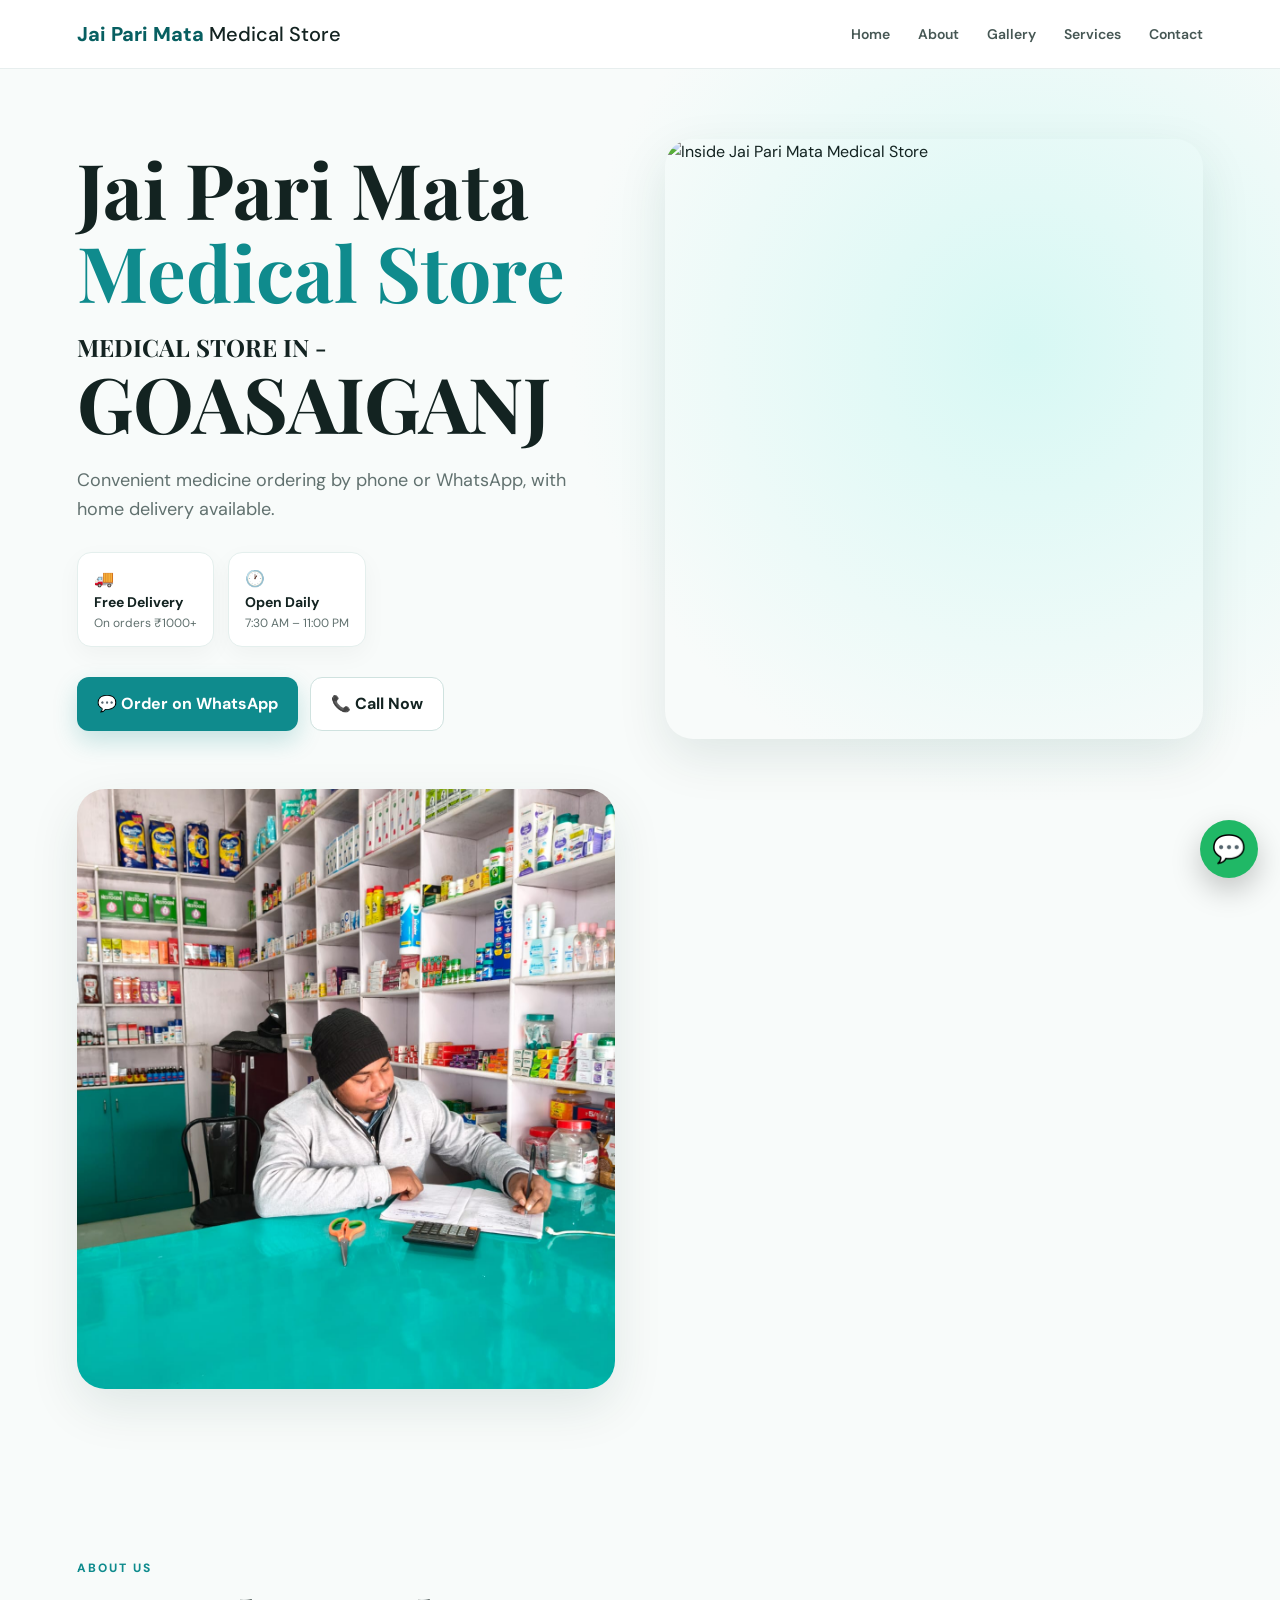
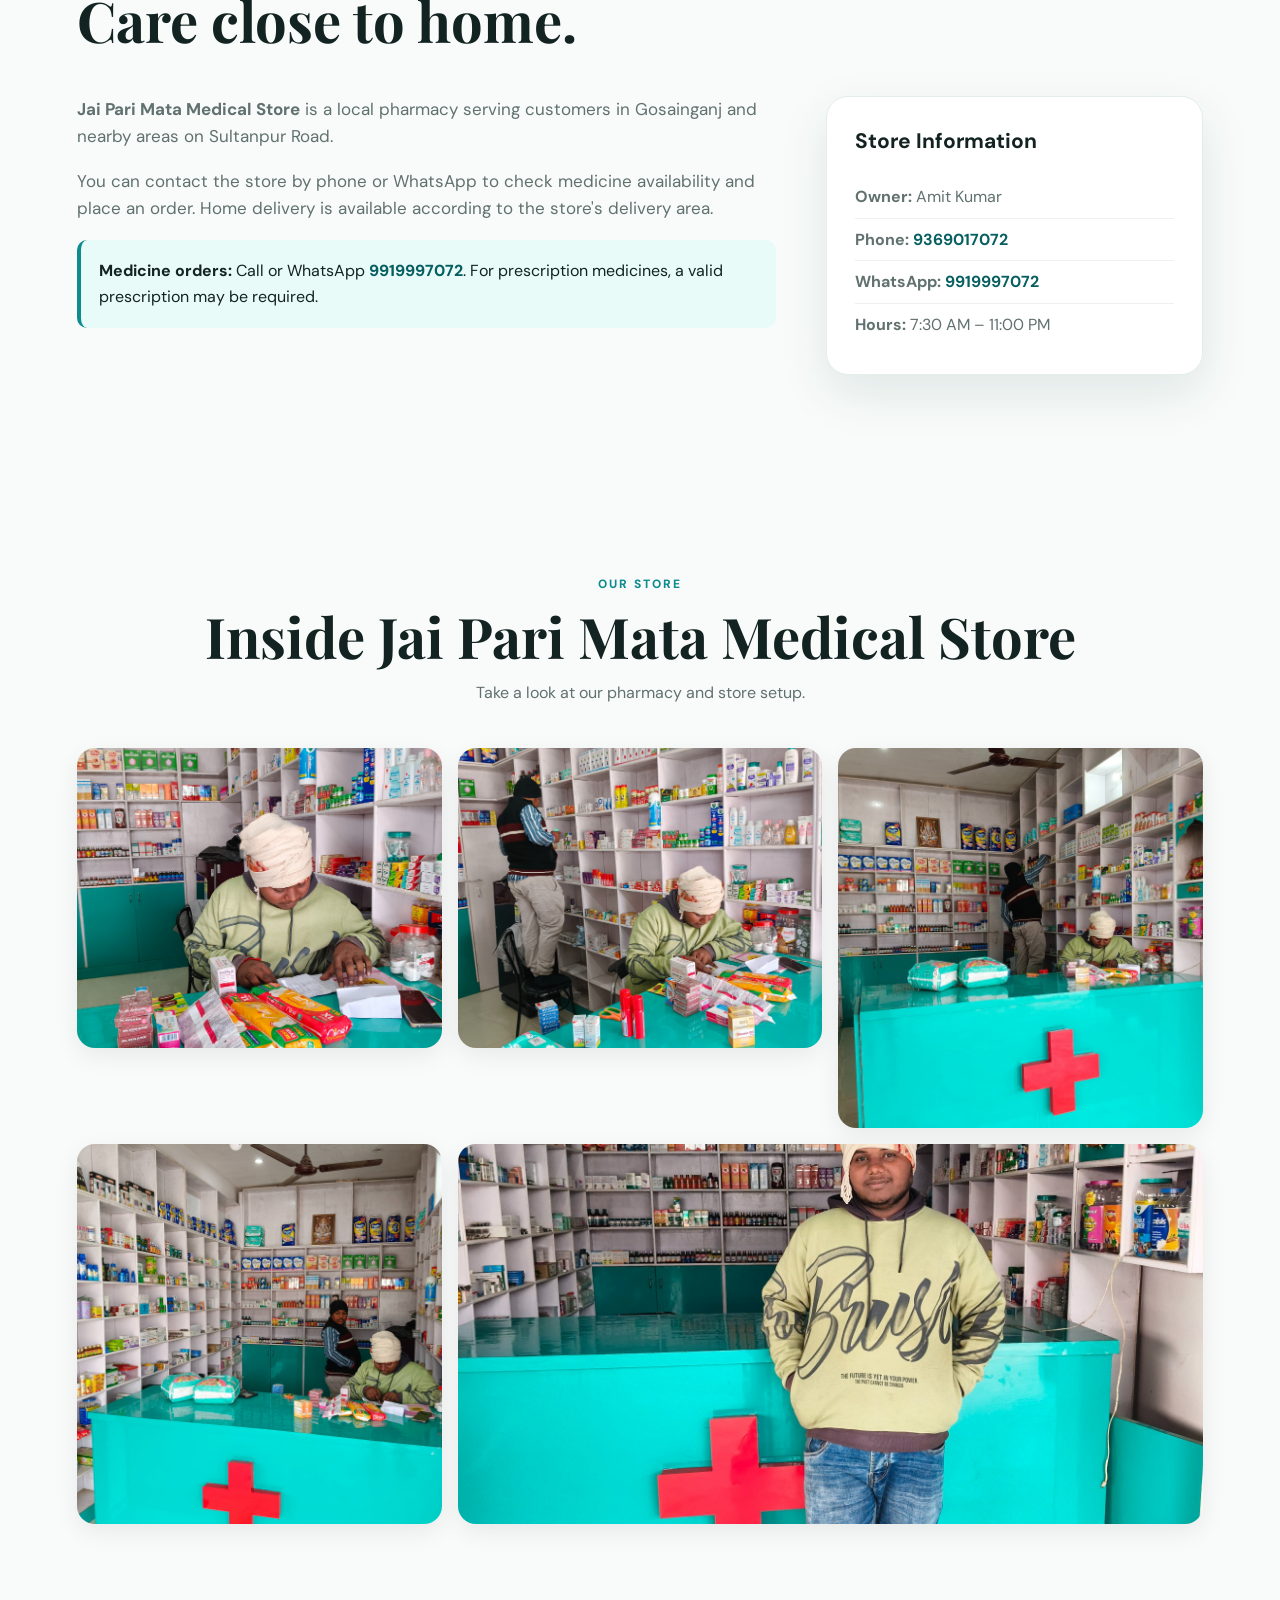
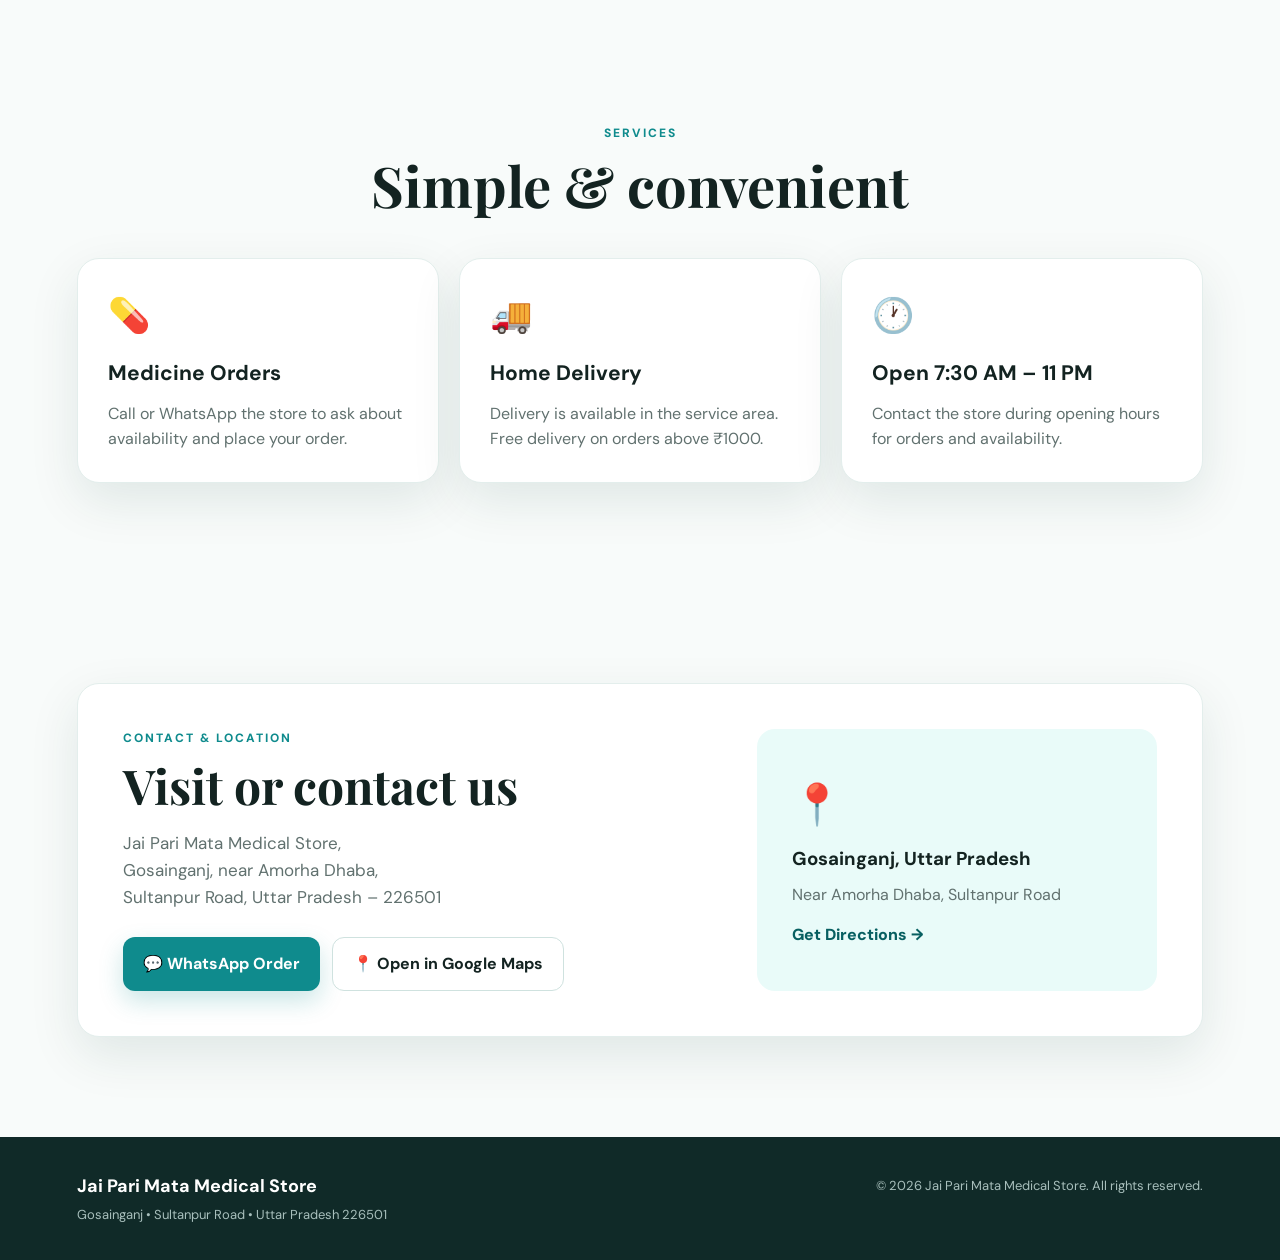
==== index.html @ 0a121966 "Update website" ====
<!DOCTYPE html>
<html lang="en">
<head>
  <meta charset="UTF-8">
  <meta name="viewport" content="width=device-width, initial-scale=1.0">
  <meta name="description" content="Jai Pari Mata Medical Store - Gosainganj, Sultanpur Road. Medicine orders by WhatsApp and phone. Free delivery on orders above ₹1000.">
  <title>Jai Pari Mata Medical Store | Gosainganj</title>
  <link rel="stylesheet" href="style.css">
</head>
<body>

  <header class="navbar">
    <a class="logo" href="#home">Jai Pari Mata <span>Medical Store</span></a>
    <button class="menu-btn" aria-label="Open menu">☰</button>
    <nav>
      <a href="#home">Home</a>
      <a href="#about">About</a>
      <a href="#gallery">Gallery</a>
      <a href="#services">Services</a>
      <a href="#contact">Contact</a>
    </nav>
  </header>

  <main>
    <section id="home" class="hero">
      <div class="hero-content">
  
        <h1>Jai Pari Mata<br><span>Medical Store</span></h1>
         <h2> MEDICAL STORE IN -</h2><span> <h1> GOASAIGANJ </span> </h1>
        <p class="hero-text">
          Convenient medicine ordering by phone or WhatsApp, with home delivery available.
        </p>

        <div class="badges">
          <div>🚚 <strong>Free Delivery</strong><small>On orders ₹1000+</small></div>
          <div>🕐 <strong>Open Daily</strong><small>7:30 AM – 11:00 PM</small></div>
        </div>

        <div class="hero-actions">
          <a class="btn primary" href="https://wa.me/919919997072?text=Hello%20Jai%20Pari%20Mata%20Medical%20Store,%20I%20would%20like%20to%20order%20medicine." target="_blank" rel="noopener">💬 Order on WhatsApp</a>
          <a class="btn secondary" href="tel:+919369017072">📞 Call Now</a>
        </div>
      </div>

      <div class="hero-image">
        <img src="images/store5.jpeg" alt="Inside Jai Pari Mata Medical Store">
      </div>
      <div class="hero-image">
        <img src="images/store6.jpeg" alt="Inside Jai Pari Mata Medical Store">
      </div>
    </section>

    <section id="about" class="section">
      <div class="section-heading">
        <p class="eyebrow">ABOUT US</p>
        <h2>Care close to home.</h2>
      </div>
      <div class="about-grid">
        <div>
          <p>
            <strong>Jai Pari Mata Medical Store</strong> is a local pharmacy serving customers
            in Gosainganj and nearby areas on Sultanpur Road.
          </p>
          <p>
            You can contact the store by phone or WhatsApp to check medicine availability
            and place an order. Home delivery is available according to the store's delivery area.
          </p>
          <div class="notice">
            <strong>Medicine orders:</strong> Call or WhatsApp <a href="tel:+919919997072">9919997072</a>.
            For prescription medicines, a valid prescription may be required.
          </div>
        </div>
        <div class="info-card">
          <h3>Store Information</h3>
          <p><b>Owner:</b> Amit Kumar</p>
          <p><b>Phone:</b> <a href="tel:+919369017072">9369017072</a></p>
          <p><b>WhatsApp:</b> <a href="https://wa.me/919919997072" target="_blank" rel="noopener">9919997072</a></p>
          <p><b>Hours:</b> 7:30 AM – 11:00 PM</p>
        </div>
      </div>
    </section>

    <section id="gallery" class="section gallery-section">
      <div class="section-heading center">
        <p class="eyebrow">OUR STORE</p>
        <h2>Inside Jai Pari Mata Medical Store</h2>
        <p>Take a look at our pharmacy and store setup.</p>
      </div>
      <div class="gallery">
        <img src="images/store1.jpg" alt="Medical store shelves and counter" loading="lazy">
        <img src="images/store2.jpg" alt="Medicine shelves inside the store" loading="lazy">
        <img src="images/store3.jpg" alt="Pharmacy counter and shelves" loading="lazy">
        <img src="images/store4.jpg" alt="Wide view of the medical store" loading="lazy">
        <img src="images/store5.jpg" alt="Jai Pari Mata Medical Store interior" loading="lazy">
      </div>
    </section>

    <section id="services" class="section">
      <div class="section-heading center">
        <p class="eyebrow">SERVICES</p>
        <h2>Simple & convenient</h2>
      </div>
      <div class="cards">
        <article class="card">
          <div class="icon">💊</div>
          <h3>Medicine Orders</h3>
          <p>Call or WhatsApp the store to ask about availability and place your order.</p>
        </article>
        <article class="card">
          <div class="icon">🚚</div>
          <h3>Home Delivery</h3>
          <p>Delivery is available in the service area. Free delivery on orders above ₹1000.</p>
        </article>
        <article class="card">
          <div class="icon">🕐</div>
          <h3>Open 7:30 AM – 11 PM</h3>
          <p>Contact the store during opening hours for orders and availability.</p>
        </article>
      </div>
    </section>

    <section id="contact" class="section contact-section">
      <div class="contact-card">
        <div>
          <p class="eyebrow">CONTACT & LOCATION</p>
          <h2>Visit or contact us</h2>
          <p class="address">
            Jai Pari Mata Medical Store,<br>
            Gosainganj, near Amorha Dhaba,<br>
            Sultanpur Road, Uttar Pradesh – 226501
          </p>
          <div class="contact-actions">
            <a class="btn primary" href="https://wa.me/919919997072?text=Hello%20Jai%20Pari%20Mata%20Medical%20Store,%20I%20would%20like%20to%20order%20medicine." target="_blank" rel="noopener">💬 WhatsApp Order</a>
            <a class="btn secondary" href="https://www.google.com/maps/search/?api=1&query=Jai%20Pari%20Mata%20Medical%20Store%2C%20Gosainganj%2C%20Chand%20Saray%2C%20Uttar%20Pradesh%20226501" target="_blank" rel="noopener">📍 Open in Google Maps</a>
          </div>
        </div>
        <div class="map-box">
          <span>📍</span>
          <h3>Gosainganj, Uttar Pradesh</h3>
          <p>Near Amorha Dhaba, Sultanpur Road</p>
          <a href="https://www.google.com/maps/search/?api=1&query=Jai%20Pari%20Mata%20Medical%20Store%2C%20Gosainganj%2C%20Chand%20Saray%2C%20Uttar%20Pradesh%20226501" target="_blank" rel="noopener">Get Directions →</a>
        </div>
      </div>
    </section>
  </main>

  <footer>
    <div>
      <strong>Jai Pari Mata Medical Store</strong>
      <p>Gosainganj • Sultanpur Road • Uttar Pradesh 226501</p>
    </div>
    <p>© <span id="year"></span> Jai Pari Mata Medical Store. All rights reserved.</p>
  </footer>

  <a class="floating-whatsapp" href="https://wa.me/919919997072?text=Hello%20Jai%20Pari%20Mata%20Medical%20Store,%20I%20would%20like%20to%20order%20medicine." target="_blank" rel="noopener" aria-label="Order on WhatsApp">💬</a>

  <script src="script.js"></script>
</body>
</html>
---- style.css ----
@import url('https://fonts.googleapis.com/css2?family=DM+Sans:wght@400;500;600;700&family=Playfair+Display:wght@600;700&display=swap');

:root{
  --teal:#0f8b8d;
  --teal-dark:#075f61;
  --mint:#e9fbf9;
  --cream:#f8fbfa;
  --ink:#132321;
  --muted:#61716f;
  --white:#fff;
  --shadow:0 18px 50px rgba(14,55,52,.10);
}

*{box-sizing:border-box;margin:0;padding:0}
html{scroll-behavior:smooth}
body{font-family:'DM Sans',sans-serif;color:var(--ink);background:var(--cream);line-height:1.6}
a{text-decoration:none;color:inherit}

.navbar{
  position:sticky;top:0;z-index:1000;
  display:flex;align-items:center;justify-content:space-between;
  padding:18px 6%;background:rgba(255,255,255,.94);
  backdrop-filter:blur(12px);border-bottom:1px solid #e7eeee
}
.logo{font-weight:800;font-size:20px;color:var(--teal-dark)}
.logo span{font-weight:500;color:var(--ink)}
nav{display:flex;gap:28px}
nav a{font-weight:600;font-size:14px;color:#465754}
nav a:hover{color:var(--teal)}
.menu-btn{display:none;background:none;border:0;font-size:28px}

.hero{
  min-height:calc(100vh - 72px);display:grid;grid-template-columns:1fr 1fr;
  gap:50px;align-items:center;padding:70px 6%;background:
  radial-gradient(circle at 80% 20%,#d7f8f4 0,transparent 30%),#f8fbfa
}
.eyebrow{letter-spacing:2px;font-size:12px;font-weight:800;color:var(--teal);margin-bottom:12px}
h1,h2{font-family:'Playfair Display',serif;line-height:1.08}
h1{font-size:clamp(48px,6vw,82px);margin-bottom:22px}
h1 span{color:var(--teal)}
.hero-text{max-width:600px;color:var(--muted);font-size:18px;margin-bottom:28px}
.badges{display:flex;gap:14px;flex-wrap:wrap;margin-bottom:30px}
.badges div{background:white;border:1px solid #e4efed;border-radius:14px;padding:13px 16px;box-shadow:0 8px 25px rgba(0,0,0,.04)}
.badges strong,.badges small{display:block}
.badges strong{font-size:14px}.badges small{font-size:12px;color:var(--muted)}
.hero-actions,.contact-actions{display:flex;gap:12px;flex-wrap:wrap}
.btn{display:inline-flex;align-items:center;justify-content:center;padding:13px 20px;border-radius:12px;font-weight:700;transition:.2s}
.btn:hover{transform:translateY(-2px)}
.primary{background:var(--teal);color:white;box-shadow:0 10px 25px rgba(15,139,141,.22)}
.secondary{background:white;border:1px solid #cfe2df;color:var(--ink)}
.hero-image{height:600px;border-radius:28px;overflow:hidden;box-shadow:var(--shadow)}
.hero-image img{width:100%;height:100%;object-fit:cover}

.section{padding:100px 6%;max-width:1280px;margin:auto}
.section-heading h2{font-size:clamp(36px,5vw,56px);margin-bottom:14px}
.section-heading.center{text-align:center}
.section-heading.center p:last-child{color:var(--muted)}
.about-grid{display:grid;grid-template-columns:1.3fr .7fr;gap:50px;align-items:start;margin-top:45px}
.about-grid>div:first-child p{font-size:17px;color:var(--muted);margin-bottom:18px}
.notice{padding:18px;background:var(--mint);border-left:4px solid var(--teal);border-radius:10px}
.notice a{color:var(--teal-dark);font-weight:800}
.info-card,.card,.contact-card{background:white;border:1px solid #e3eeec;box-shadow:var(--shadow);border-radius:22px}
.info-card{padding:28px}
.info-card h3{margin-bottom:18px;font-size:21px}
.info-card p{padding:8px 0;border-bottom:1px solid #edf2f1;color:var(--muted)}
.info-card p:last-child{border:0}
.info-card a{color:var(--teal-dark);font-weight:700}

.gallery-section{max-width:1400px}
.gallery{display:grid;grid-template-columns:repeat(3,1fr);gap:16px;margin-top:42px}
.gallery img{width:100%;height:300px;object-fit:cover;border-radius:18px;box-shadow:0 8px 25px rgba(0,0,0,.07)}
.gallery img:nth-child(3){height:380px}
.gallery img:nth-child(4){height:380px}
.gallery img:nth-child(5){grid-column:span 2;height:380px}

.cards{display:grid;grid-template-columns:repeat(3,1fr);gap:20px;margin-top:42px}
.card{padding:30px}
.icon{font-size:34px;margin-bottom:14px}
.card h3{margin-bottom:10px;font-size:21px}
.card p{color:var(--muted)}

.contact-section{max-width:1400px}
.contact-card{padding:45px;display:grid;grid-template-columns:1.2fr .8fr;gap:35px}
.contact-card h2{font-size:48px;margin-bottom:18px}
.address{color:var(--muted);font-size:17px;margin-bottom:26px}
.map-box{border-radius:18px;background:var(--mint);padding:35px;display:flex;flex-direction:column;justify-content:center;min-height:250px}
.map-box span{font-size:40px}.map-box h3{margin:8px 0}.map-box p{color:var(--muted);margin-bottom:15px}.map-box a{color:var(--teal-dark);font-weight:800}

footer{background:#102a28;color:#dcebea;padding:35px 6%;display:flex;justify-content:space-between;gap:20px;flex-wrap:wrap}
footer strong{color:white;font-size:18px}
footer p{color:#a8bfbc;font-size:13px;margin-top:4px}

.floating-whatsapp{
  position:fixed;right:22px;bottom:22px;width:58px;height:58px;
  display:grid;place-items:center;border-radius:50%;background:#20b866;color:white;
  font-size:27px;box-shadow:0 12px 30px rgba(0,0,0,.22);z-index:999
}

@media(max-width:850px){
  nav{display:none;position:absolute;top:70px;left:0;right:0;background:white;padding:20px 6%;flex-direction:column;gap:15px;border-bottom:1px solid #e5eeee}
  nav.open{display:flex}
  .menu-btn{display:block}
  .hero{grid-template-columns:1fr;padding-top:50px}
  .hero-image{height:420px}
  .about-grid,.contact-card{grid-template-columns:1fr}
  .cards{grid-template-columns:1fr}
  .gallery{grid-template-columns:1fr 1fr}
  .gallery img,.gallery img:nth-child(3),.gallery img:nth-child(4),.gallery img:nth-child(5){height:260px;grid-column:auto}
  .contact-card{padding:28px}
}

@media(max-width:520px){
  .navbar{padding:16px 5%}
  .hero,.section{padding-left:5%;padding-right:5%}
  h1{font-size:48px}
  .hero-text{font-size:16px}
  .hero-image{height:330px}
  .gallery{grid-template-columns:1fr}
  .gallery img,.gallery img:nth-child(3),.gallery img:nth-child(4),.gallery img:nth-child(5){height:260px}
  .btn{width:100%}
}
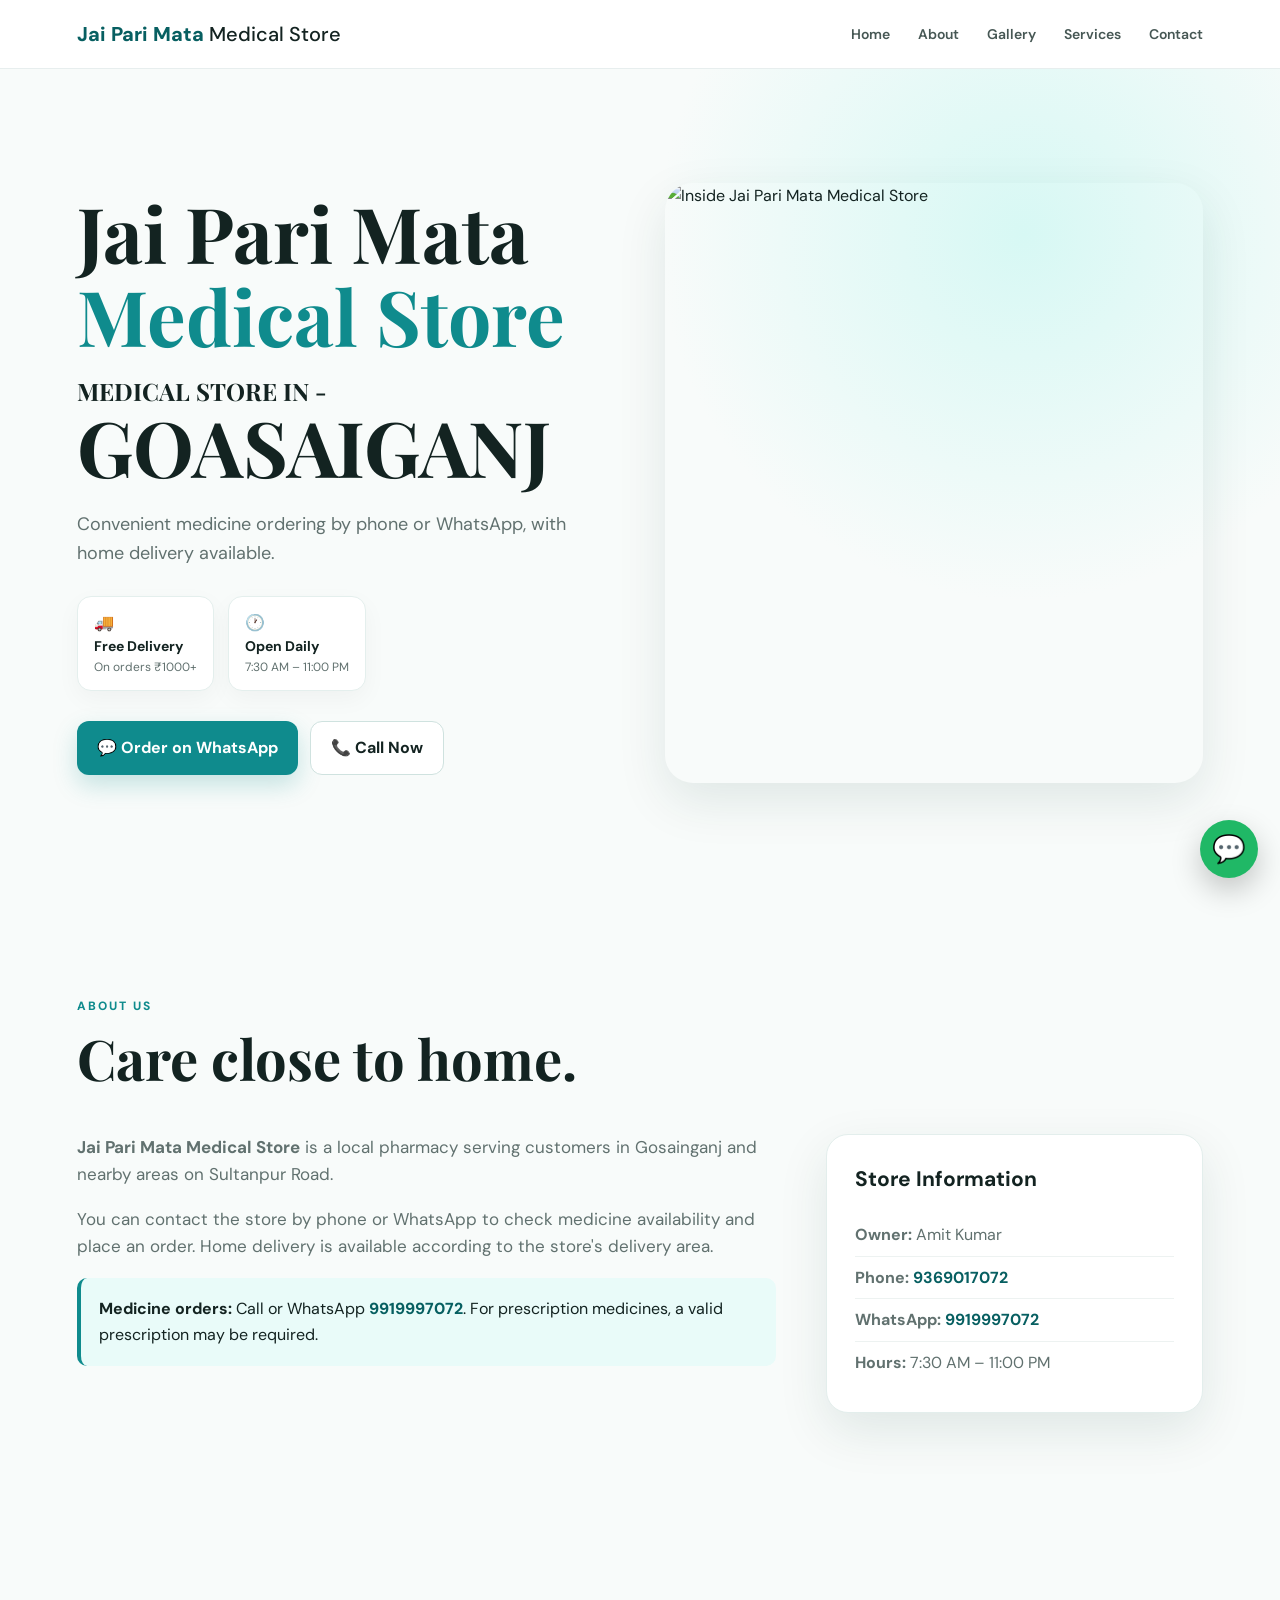
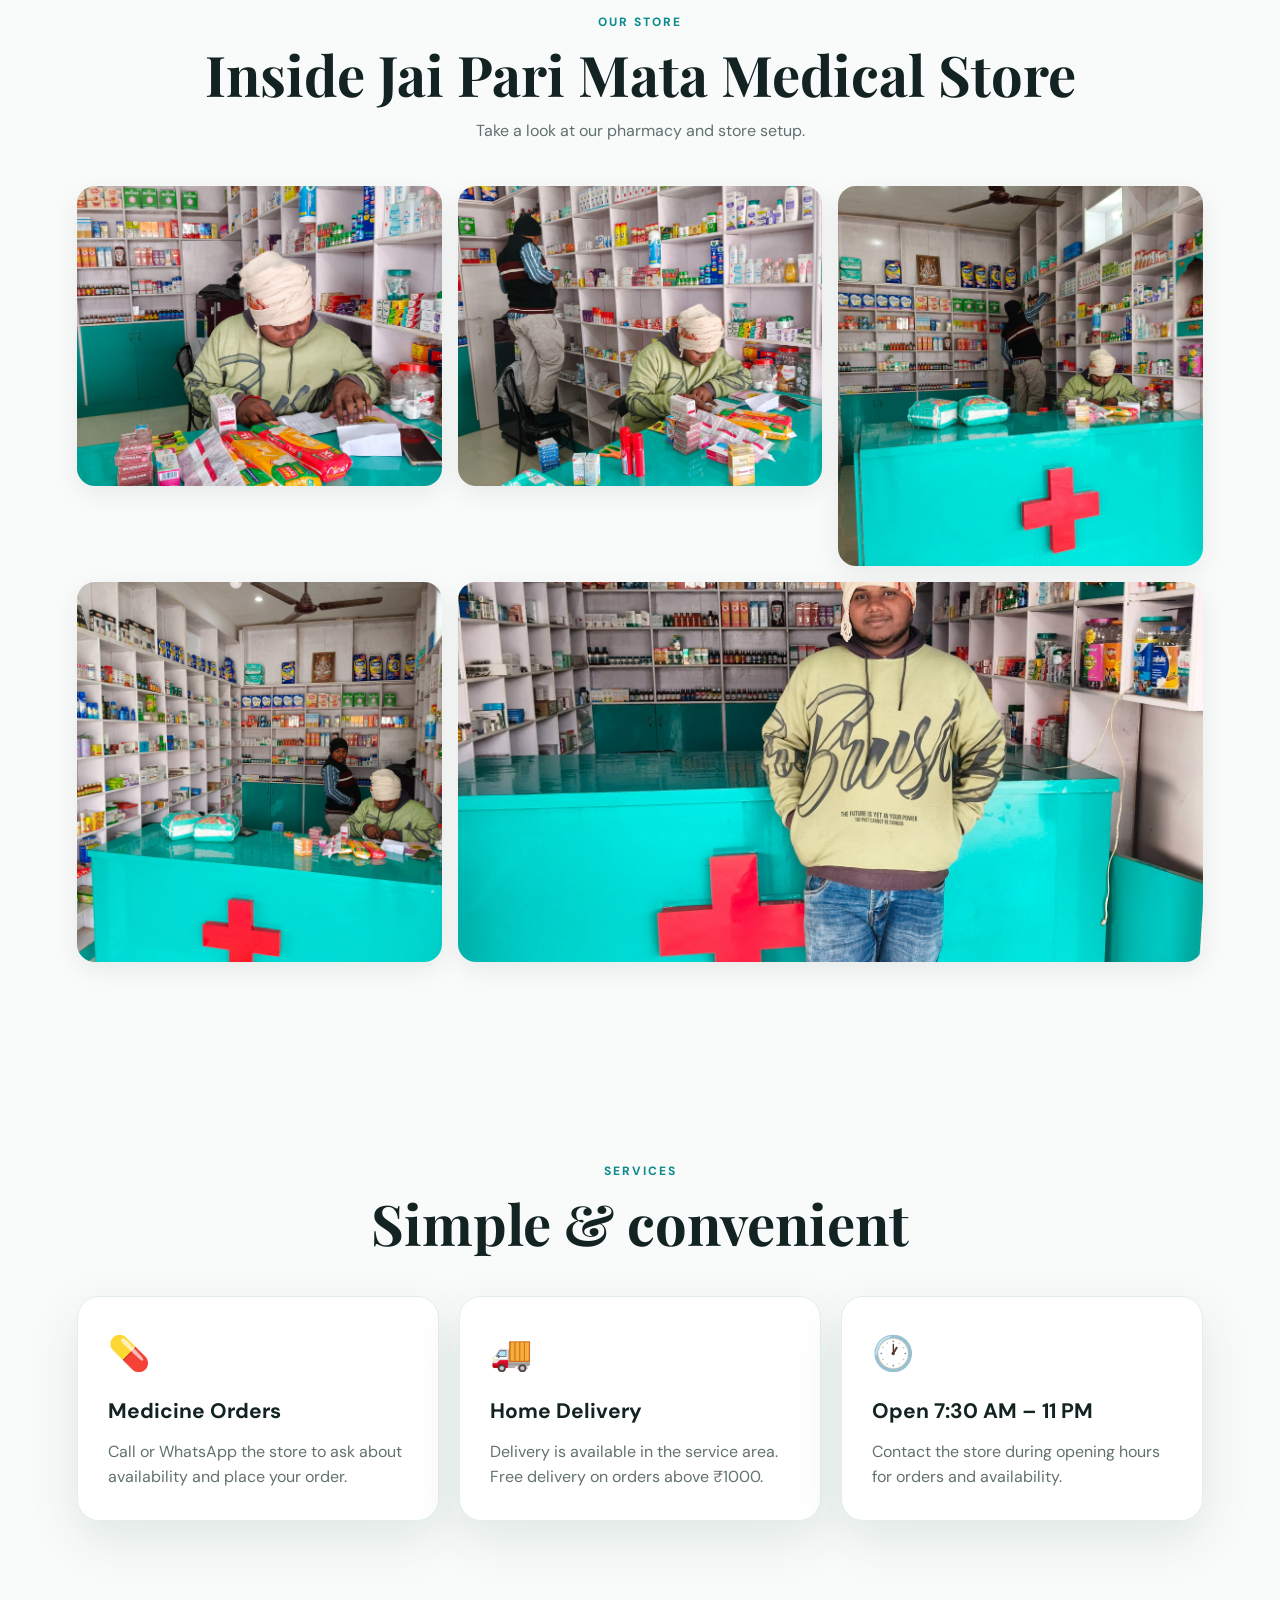
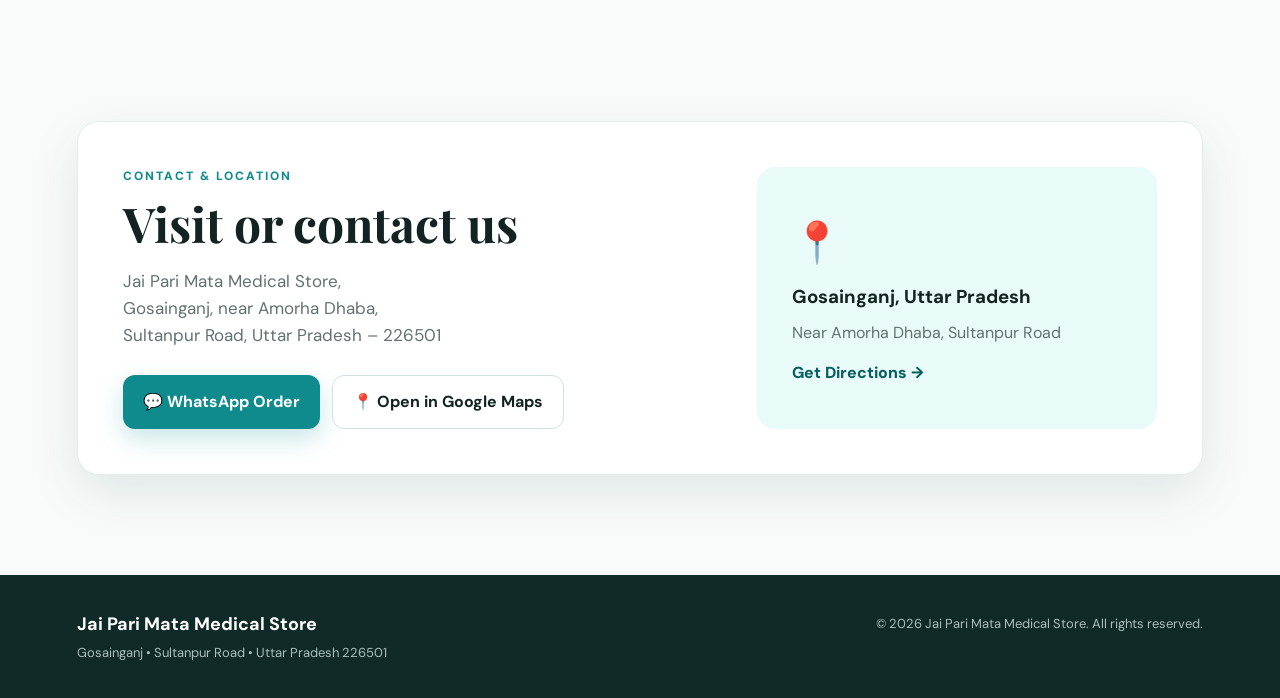
==== commit 038e01e7: "Upadte website" ====
--- a/index.html
+++ b/index.html
@@ -45,9 +45,9 @@
       <div class="hero-image">
         <img src="images/store5.jpeg" alt="Inside Jai Pari Mata Medical Store">
       </div>
-      <div class="hero-image">
+      <!-- <div class="hero-image">
         <img src="images/store6.jpeg" alt="Inside Jai Pari Mata Medical Store">
-      </div>
+      </div> -->
     </section>
 
     <section id="about" class="section">
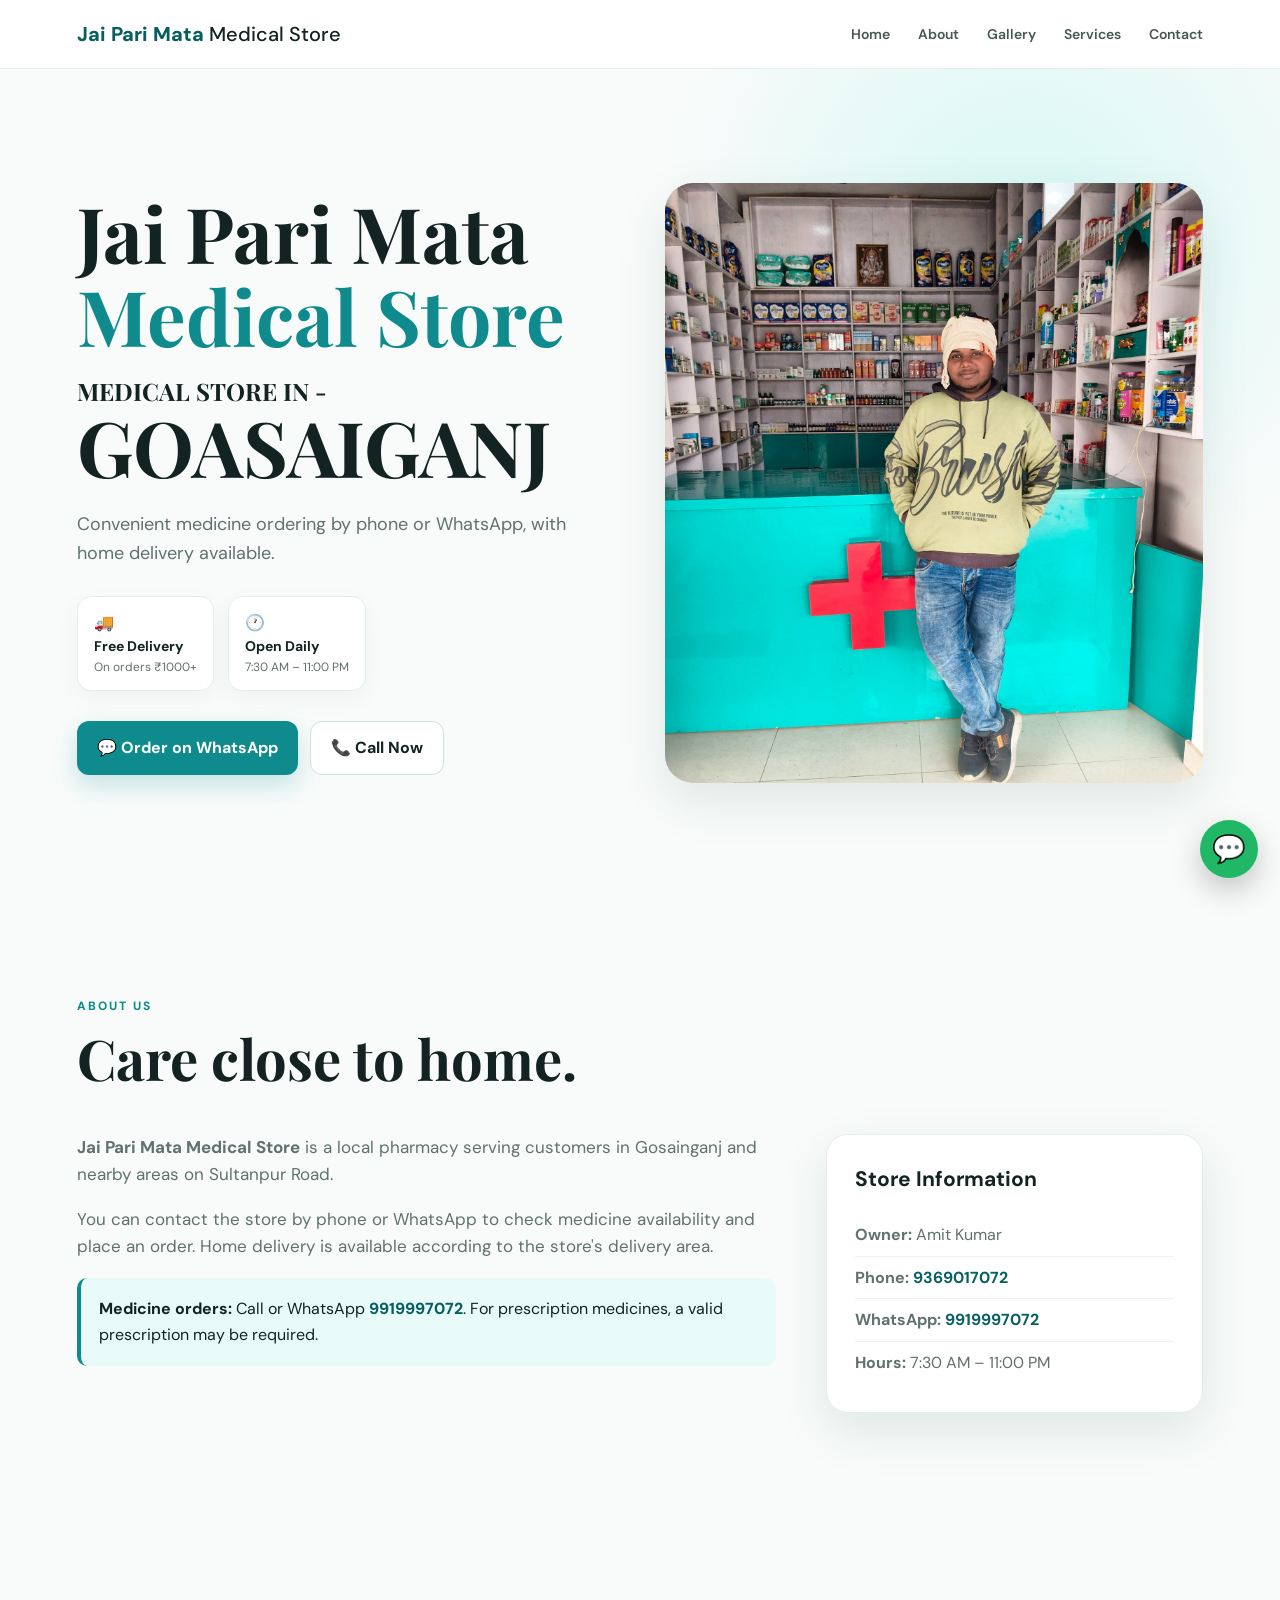
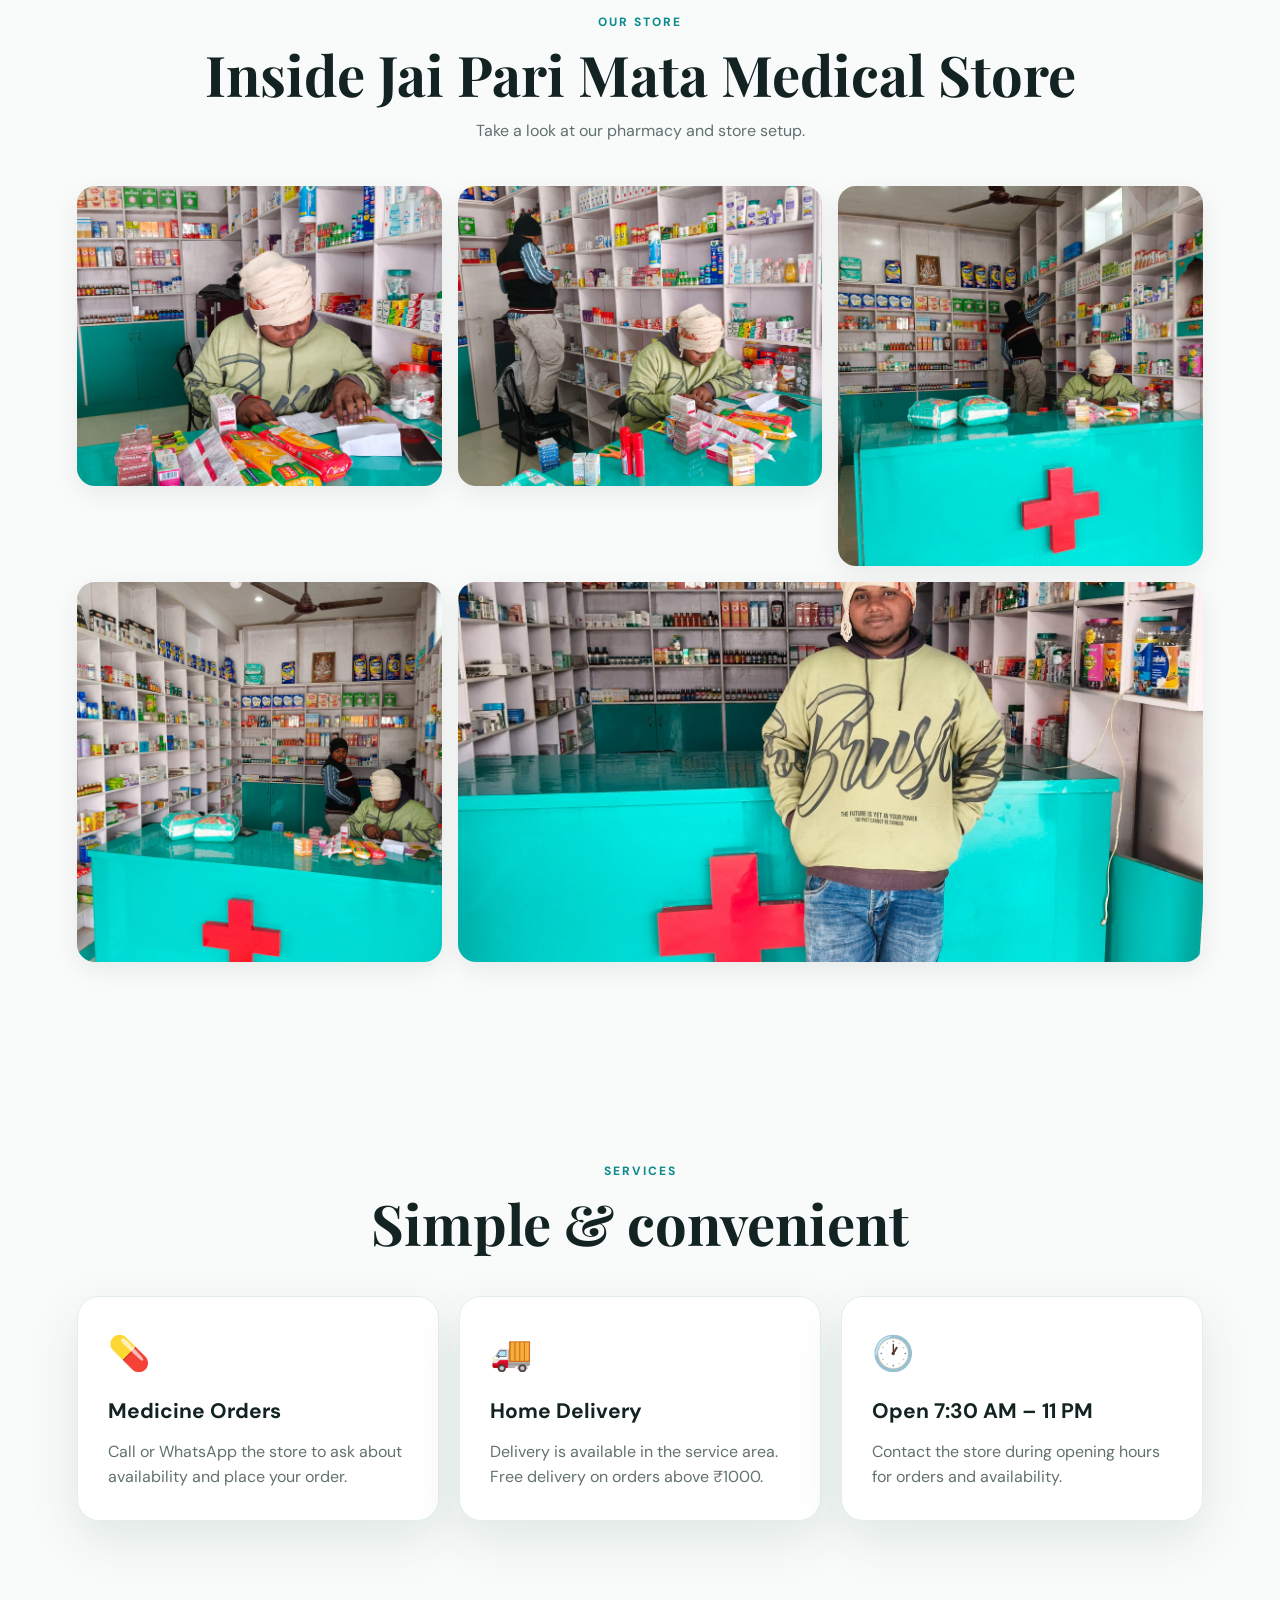
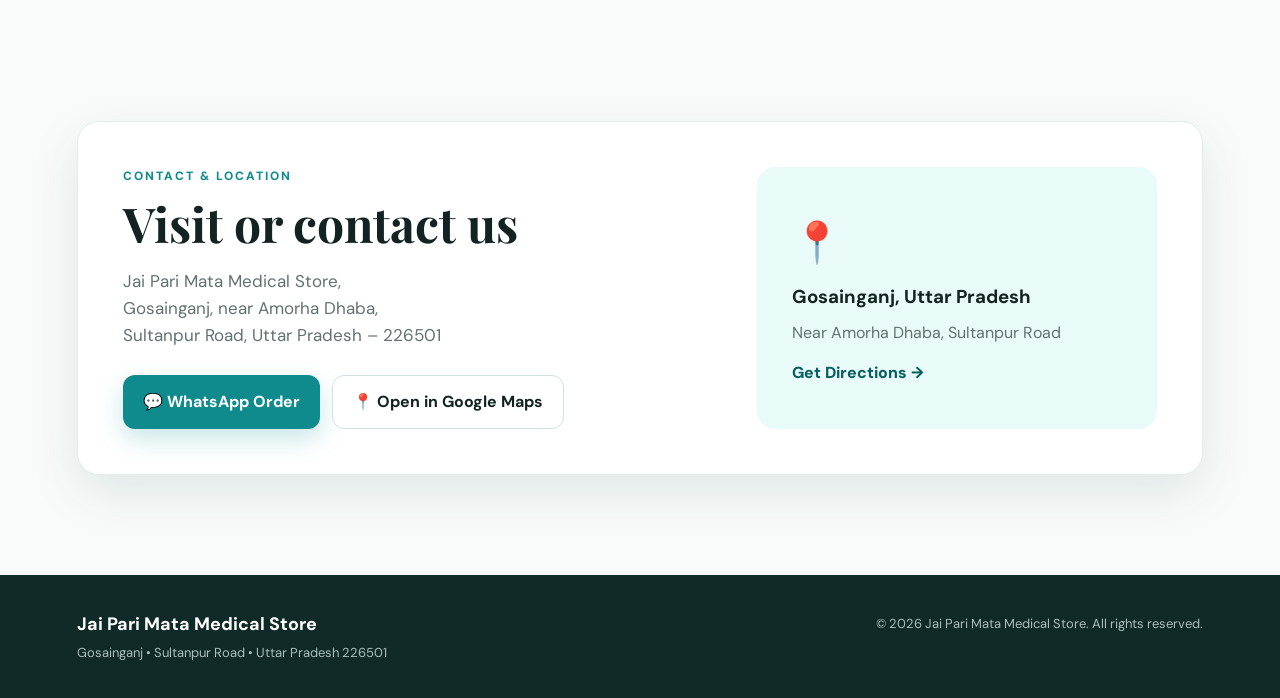
==== commit 09a33d22: "Upadte website" ====
--- a/index.html
+++ b/index.html
@@ -43,11 +43,8 @@
       </div>
 
       <div class="hero-image">
-        <img src="images/store5.jpeg" alt="Inside Jai Pari Mata Medical Store">
+        <img src="images/store5.jpg" alt="Inside Jai Pari Mata Medical Store">
       </div>
-      <!-- <div class="hero-image">
-        <img src="images/store6.jpeg" alt="Inside Jai Pari Mata Medical Store">
-      </div> -->
     </section>
 
     <section id="about" class="section">
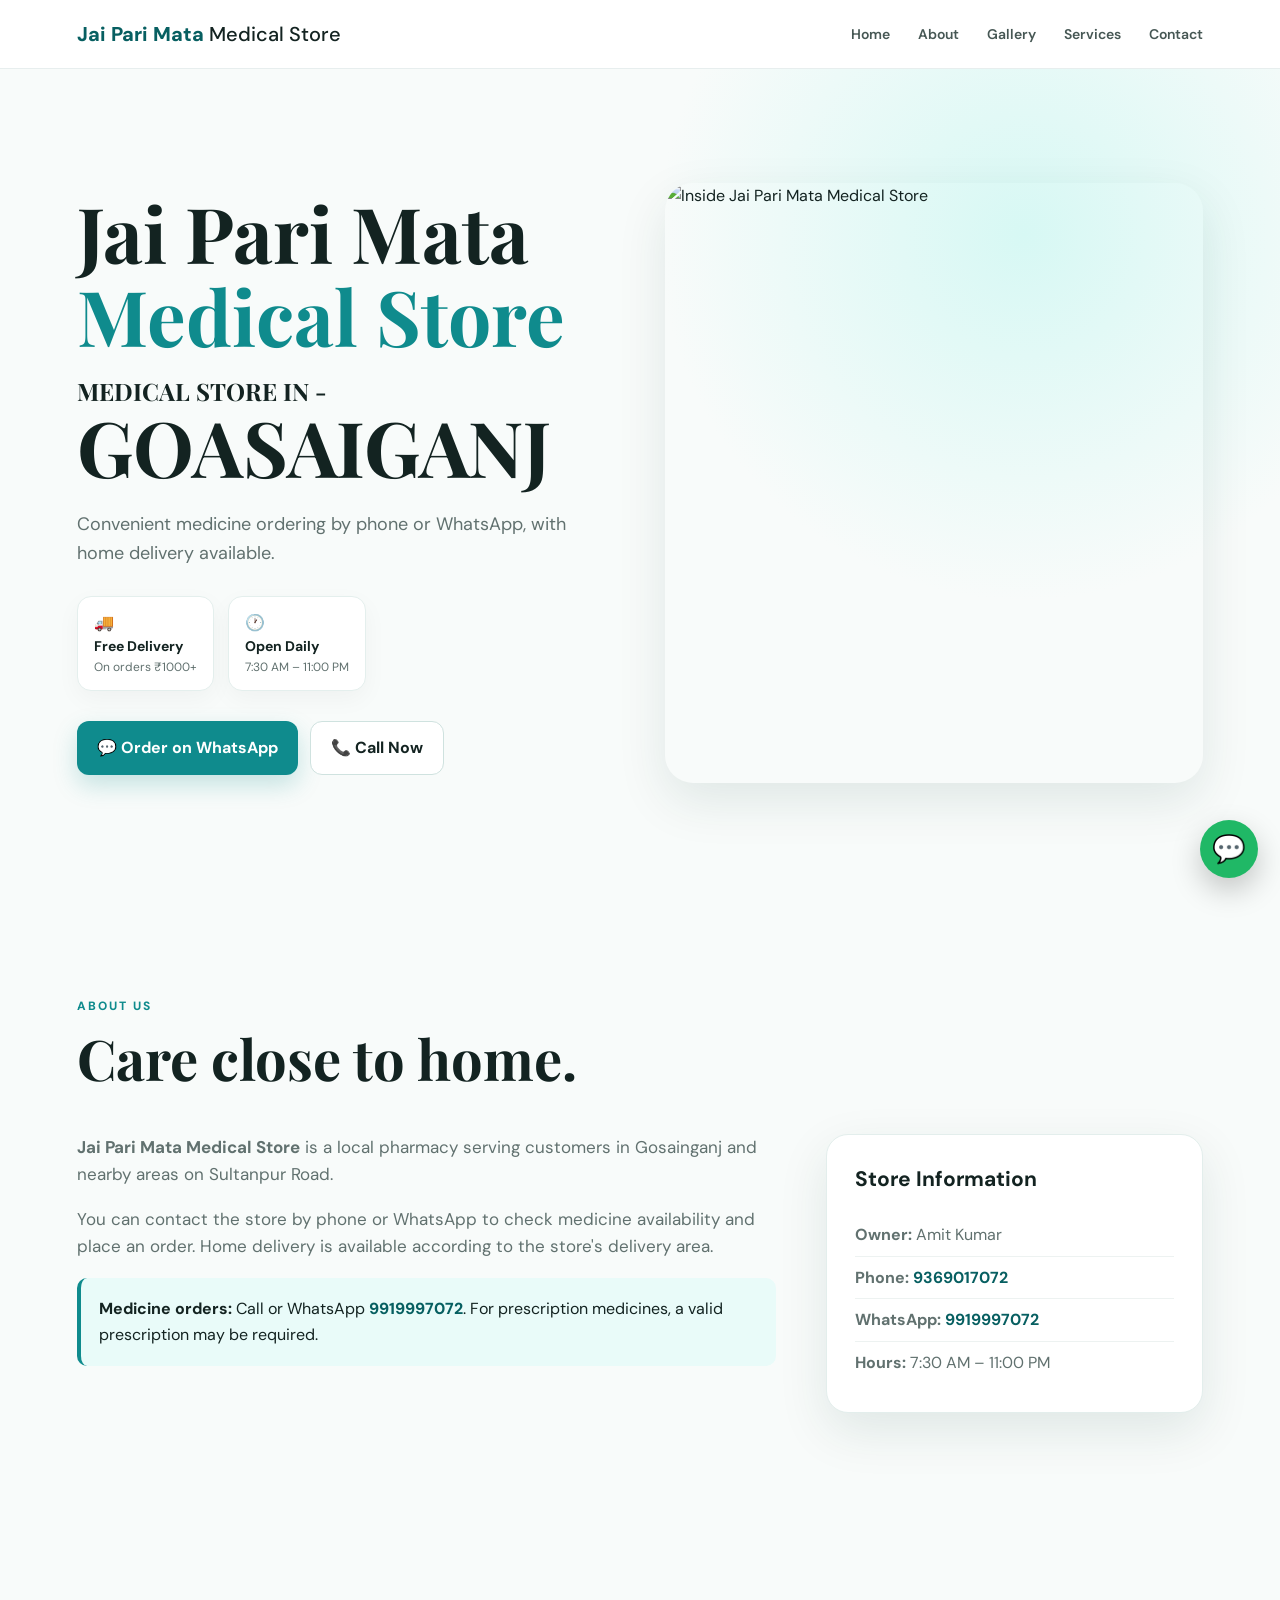
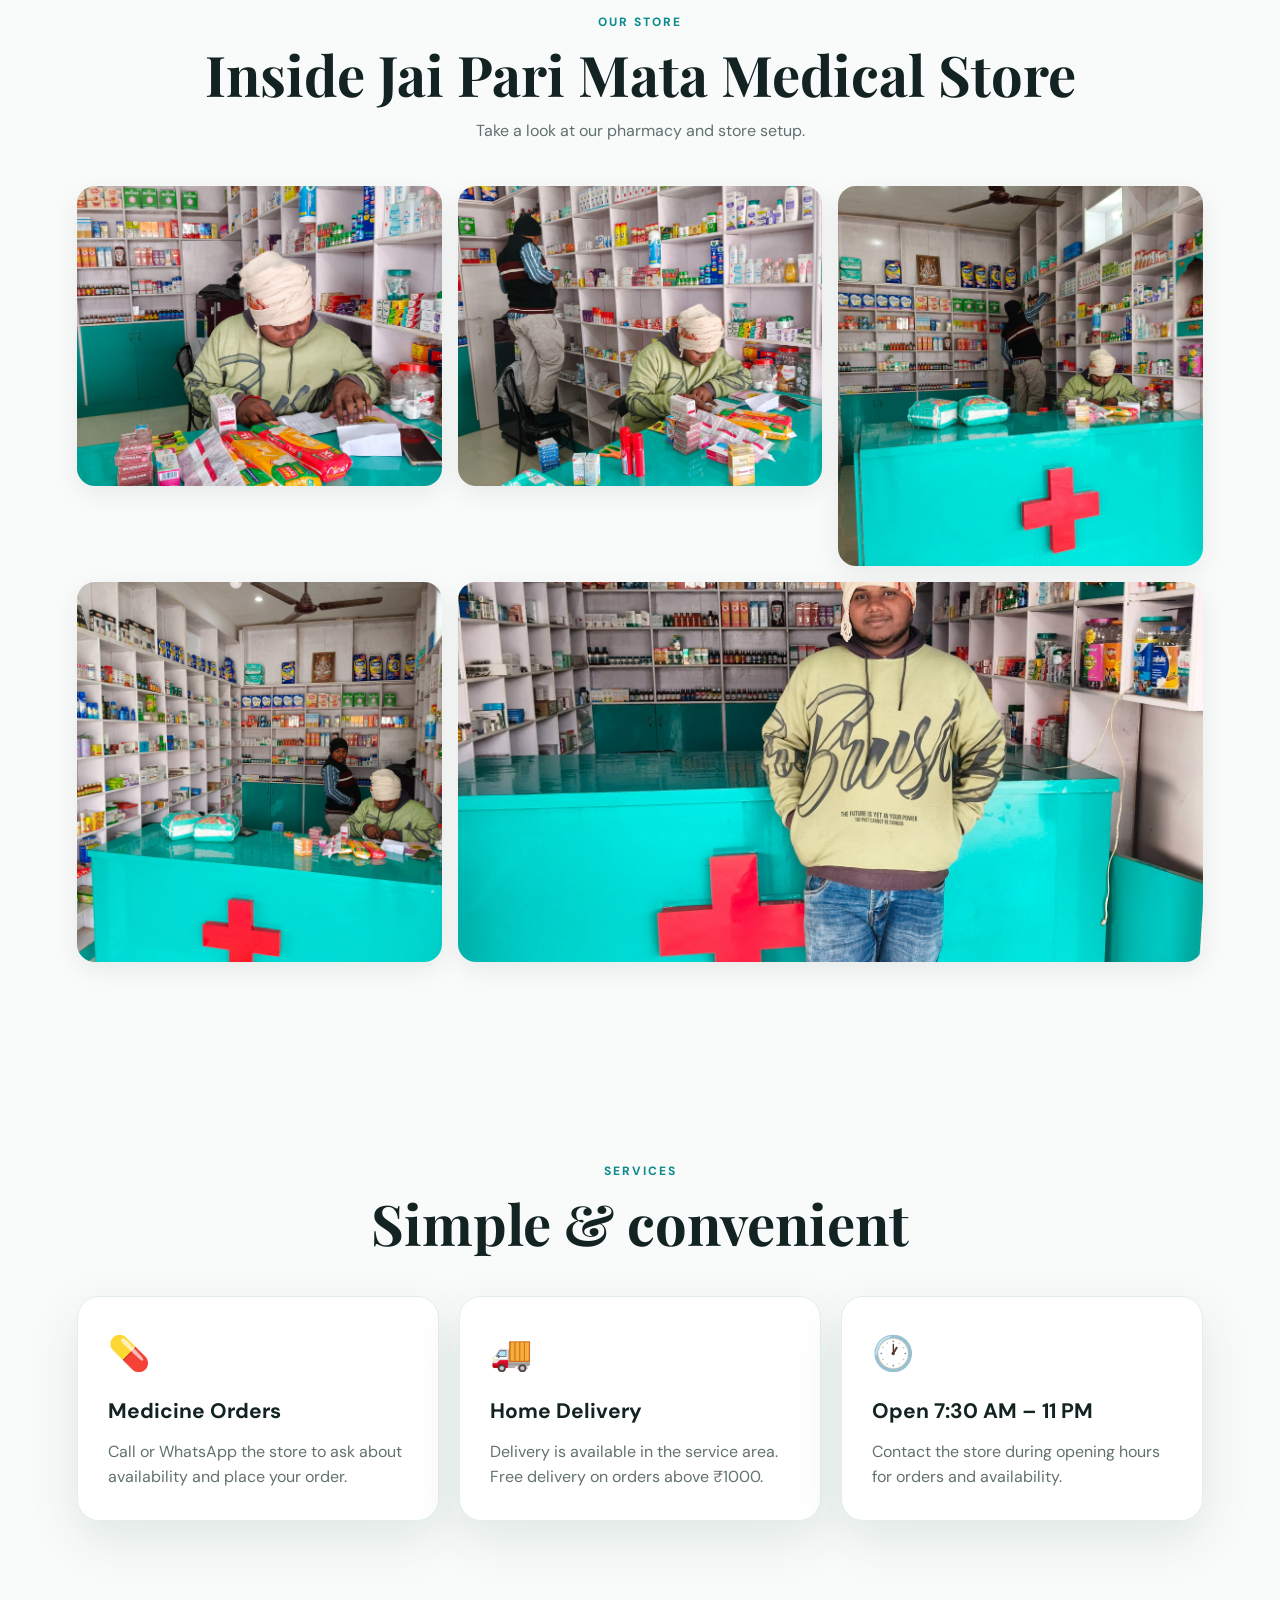
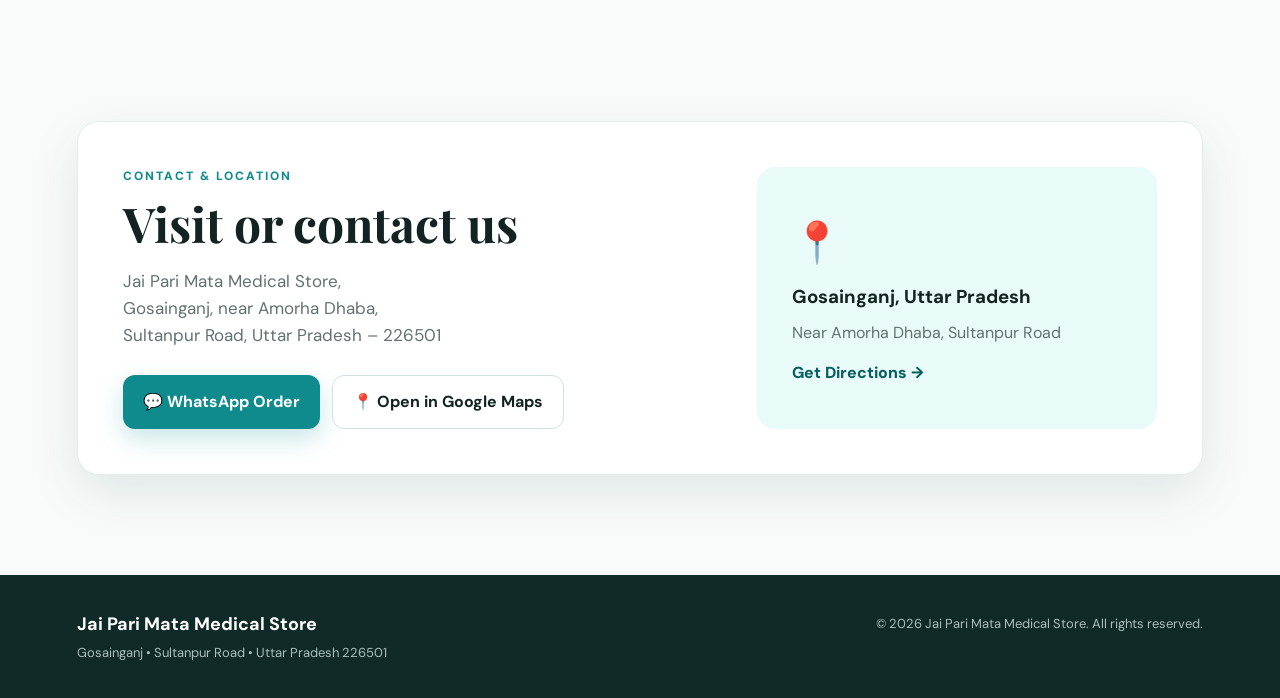
==== commit 71037269: "Fix image path" ====
--- a/index.html
+++ b/index.html
@@ -41,9 +41,8 @@
           <a class="btn secondary" href="tel:+919369017072">📞 Call Now</a>
         </div>
       </div>
-
       <div class="hero-image">
-        <img src="images/store5.jpg" alt="Inside Jai Pari Mata Medical Store">
+      <img src="images/store5.jpeg" alt="Inside Jai Pari Mata Medical Store">
       </div>
     </section>
 
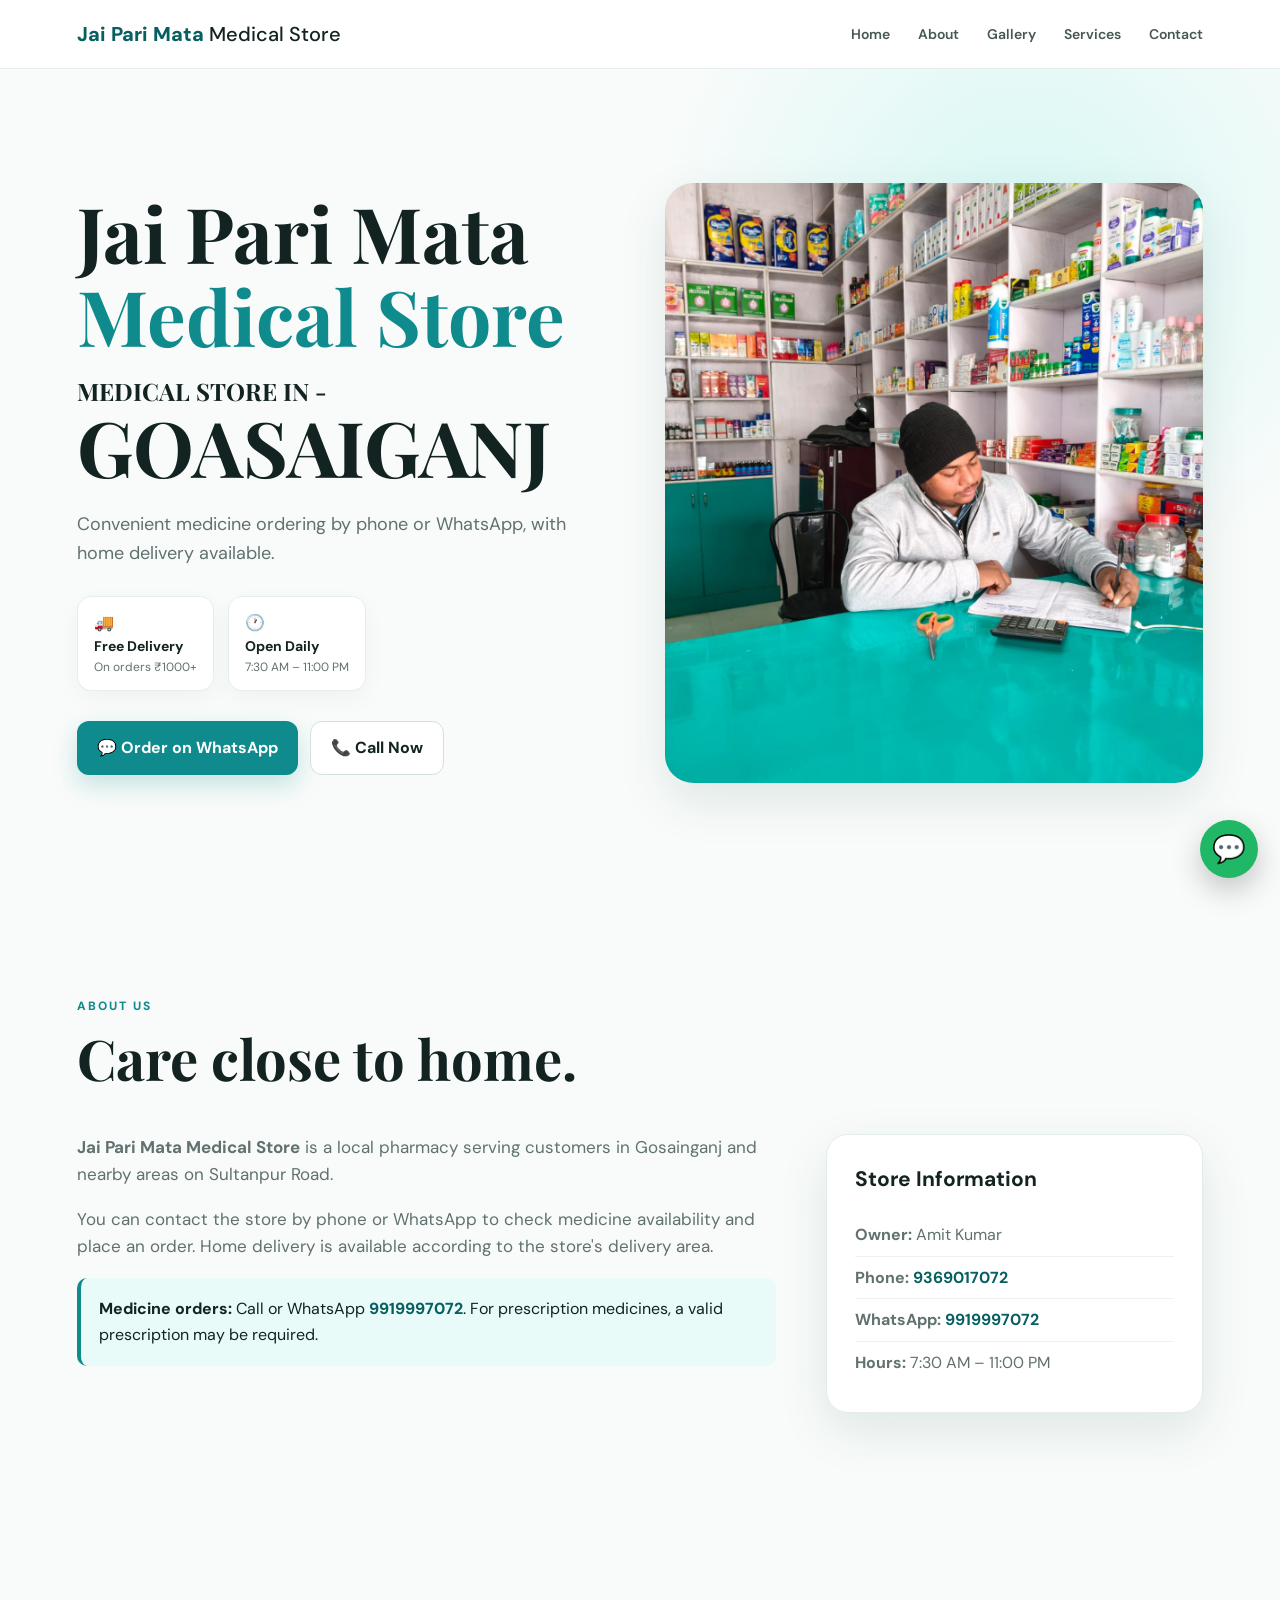
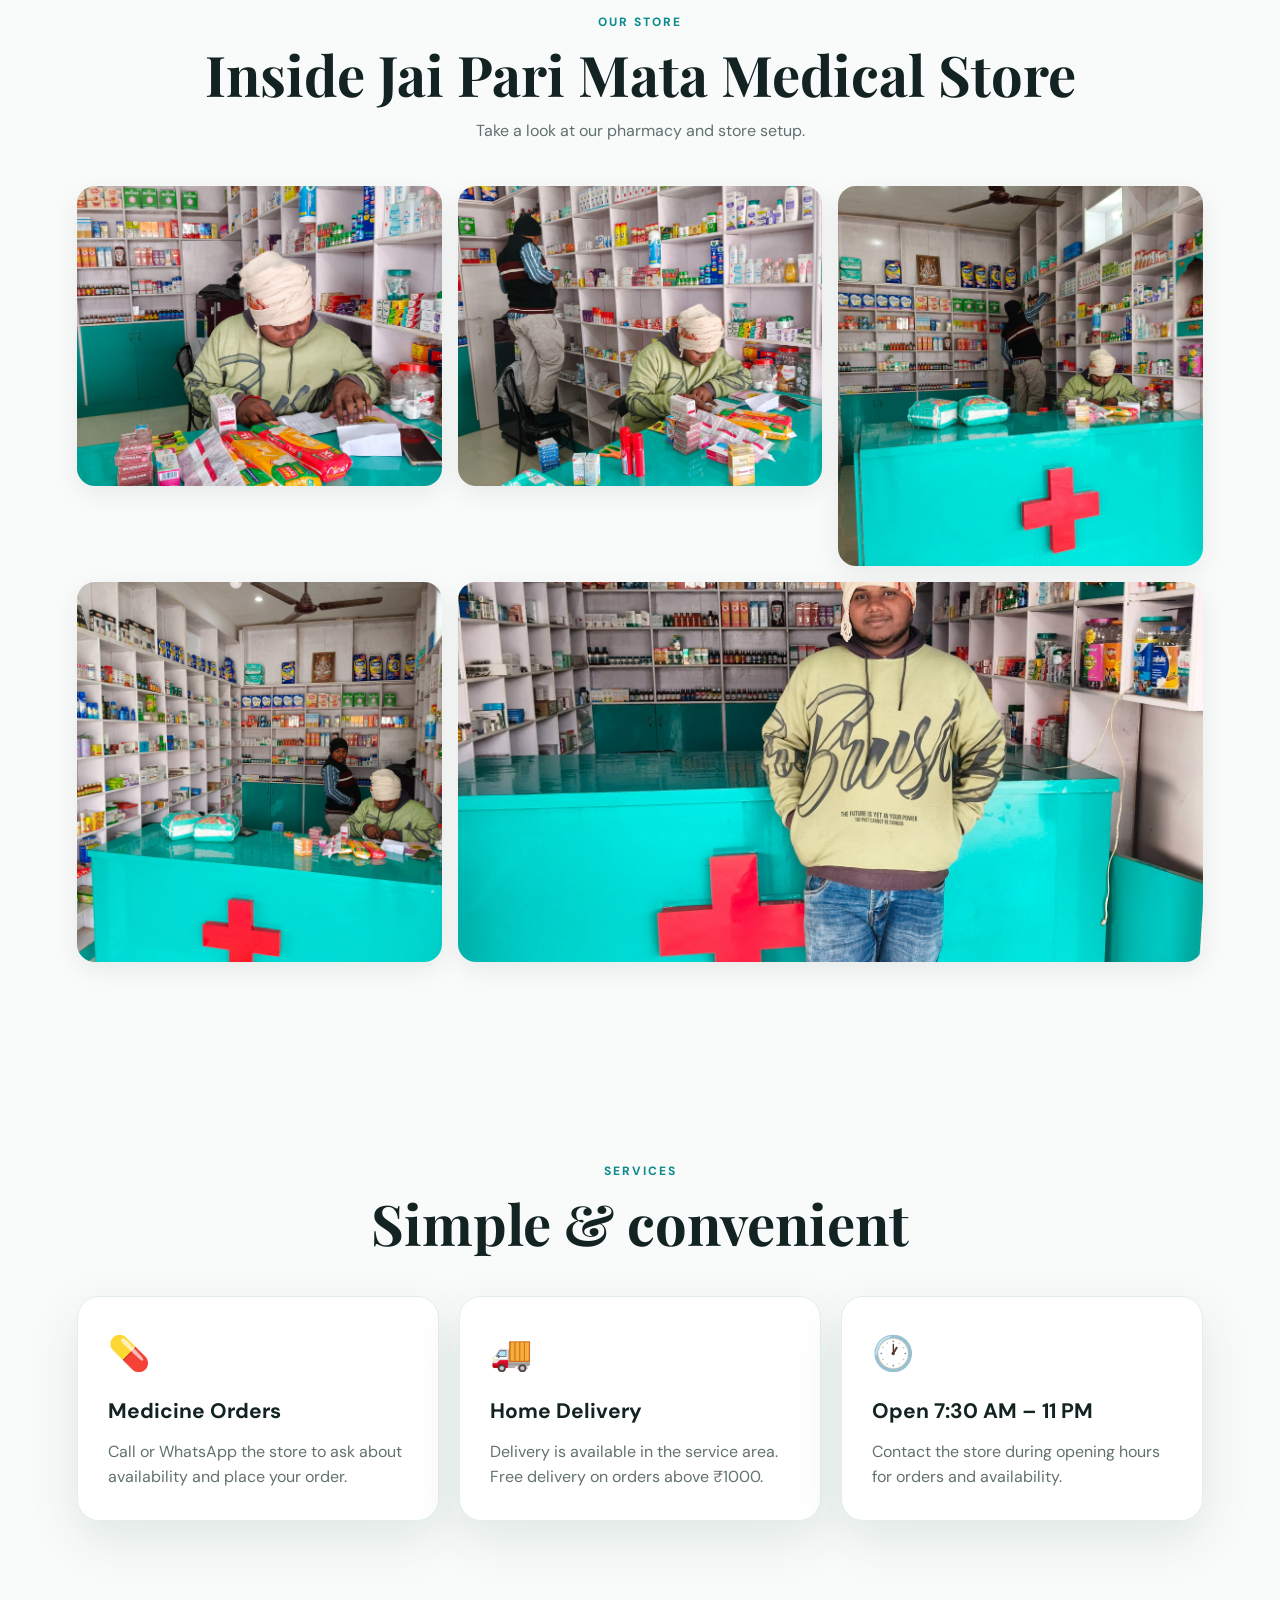
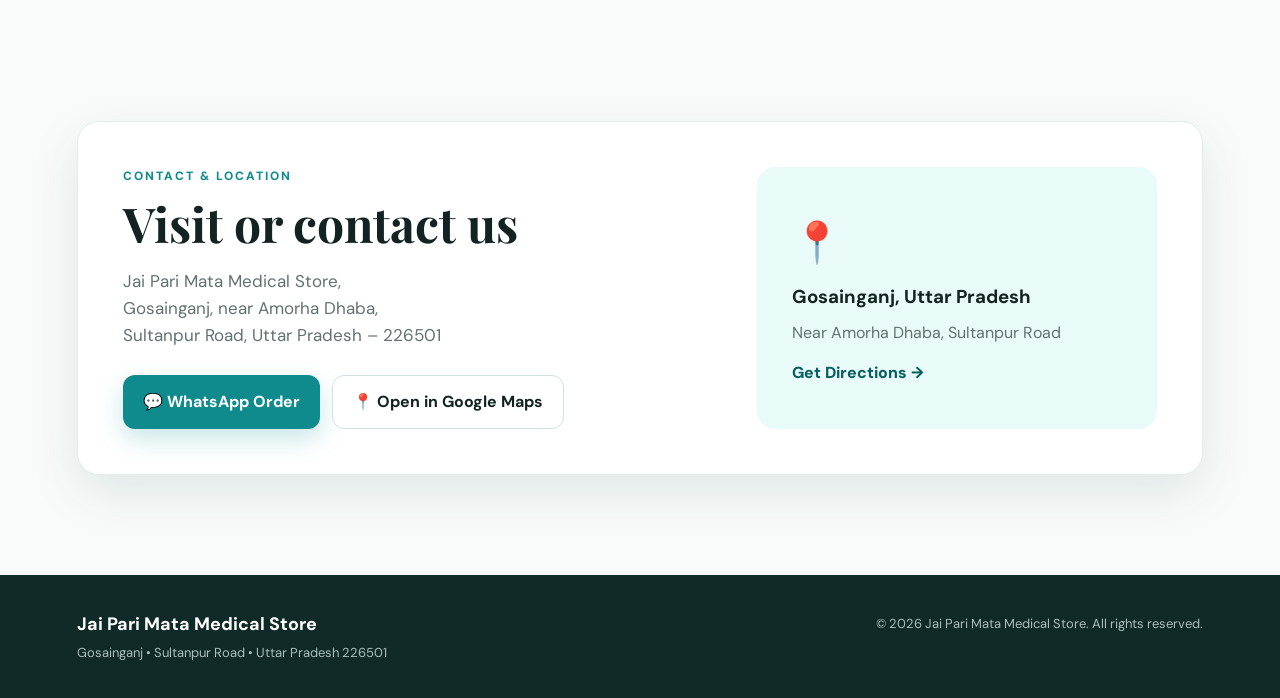
==== commit 18b6f161: "Upadte website" ====
--- a/index.html
+++ b/index.html
@@ -41,8 +41,10 @@
           <a class="btn secondary" href="tel:+919369017072">📞 Call Now</a>
         </div>
       </div>
+
       <div class="hero-image">
-      <img src="images/store5.jpeg" alt="Inside Jai Pari Mata Medical Store">
+        <!-- <img src="images/stgitore5.jpg" alt="Inside Jai Pari Mata Medical Store"> -->
+        <img src="images/store6.jpg" alt="Inside Jai Pari Mata Medical Store">
       </div>
     </section>
 
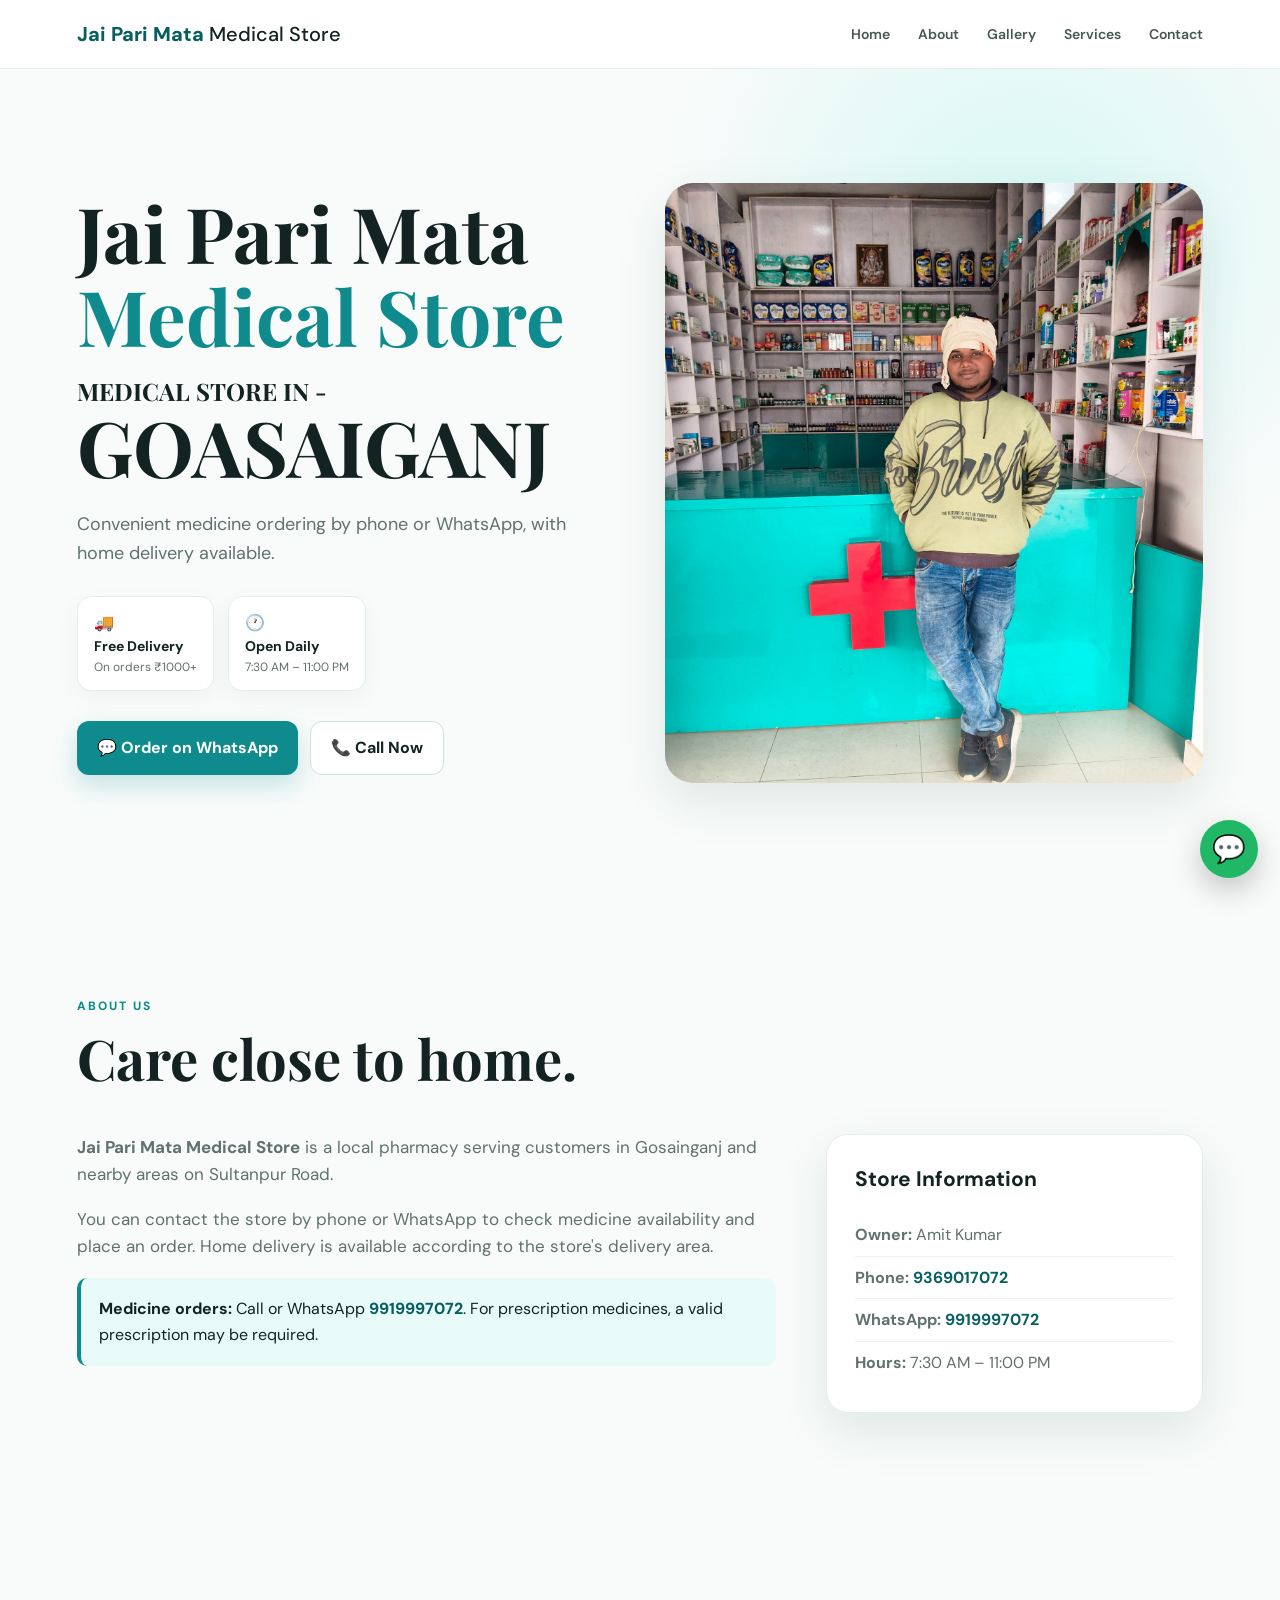
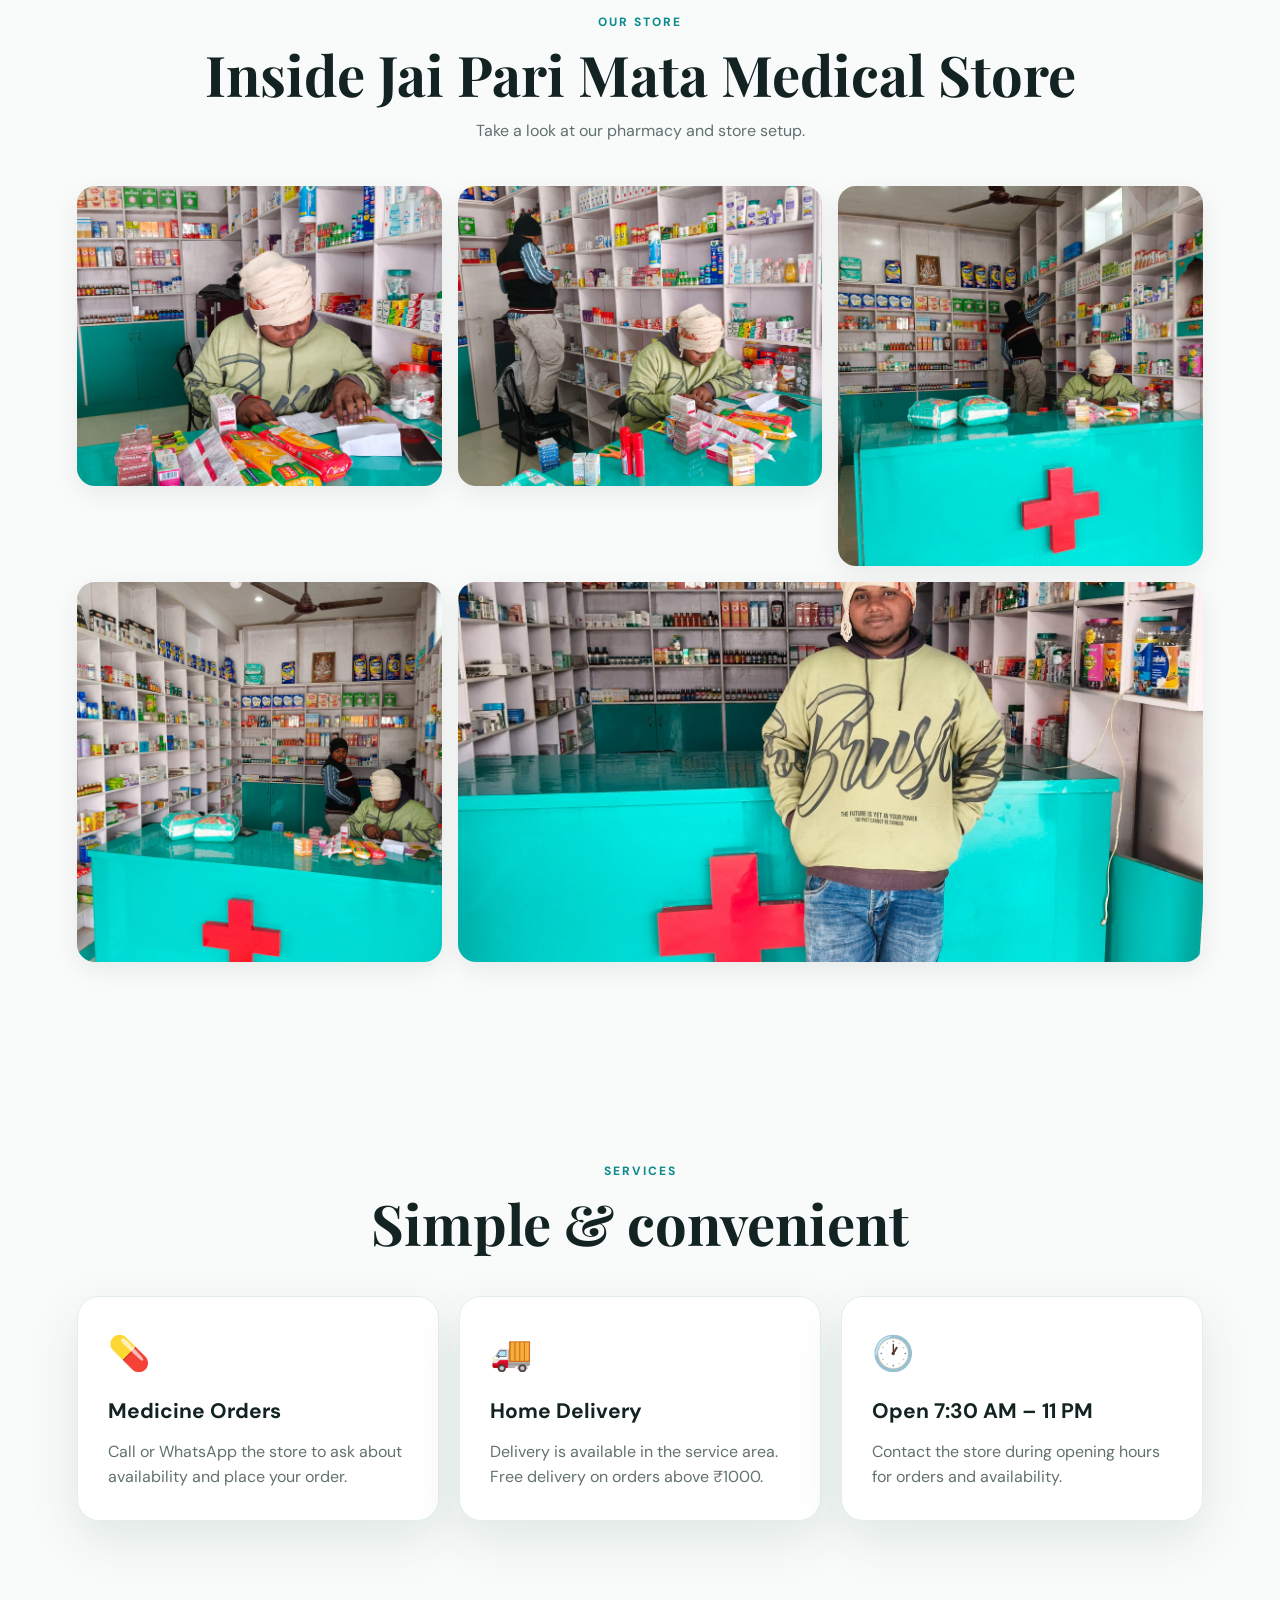
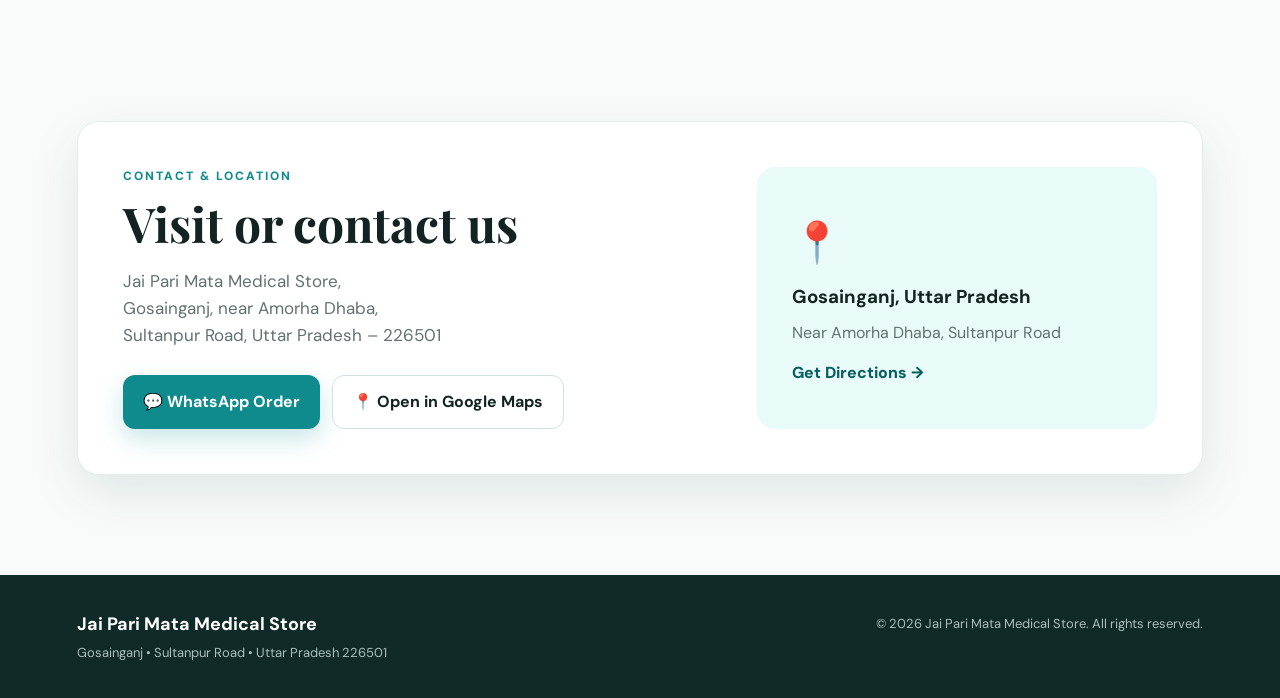
==== commit dd7d3f47: "Fix: Replace missing store6.jpg with store5.jpg" ====
--- a/index.html
+++ b/index.html
@@ -44,7 +44,7 @@
 
       <div class="hero-image">
         <!-- <img src="images/stgitore5.jpg" alt="Inside Jai Pari Mata Medical Store"> -->
-        <img src="images/store6.jpg" alt="Inside Jai Pari Mata Medical Store">
+        <img src="images/store5.jpg" alt="Inside Jai Pari Mata Medical Store">
       </div>
     </section>
 
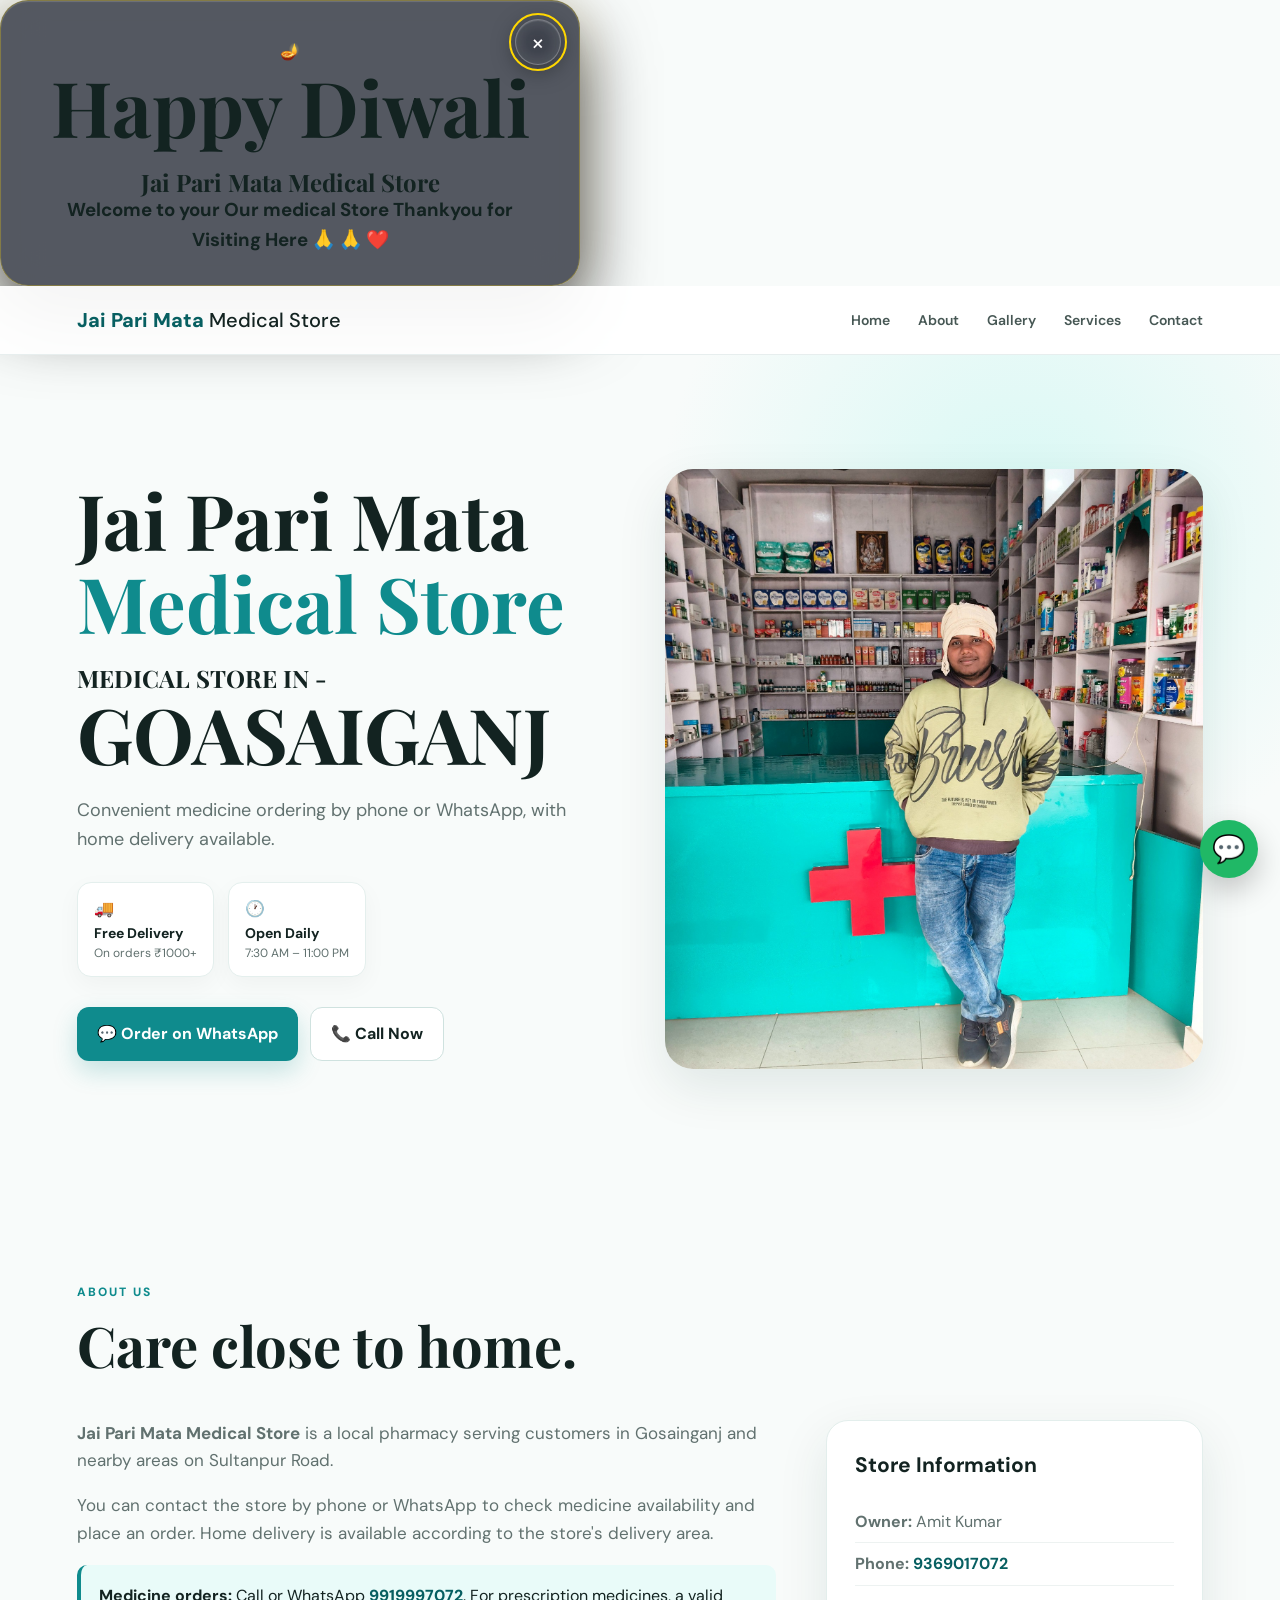
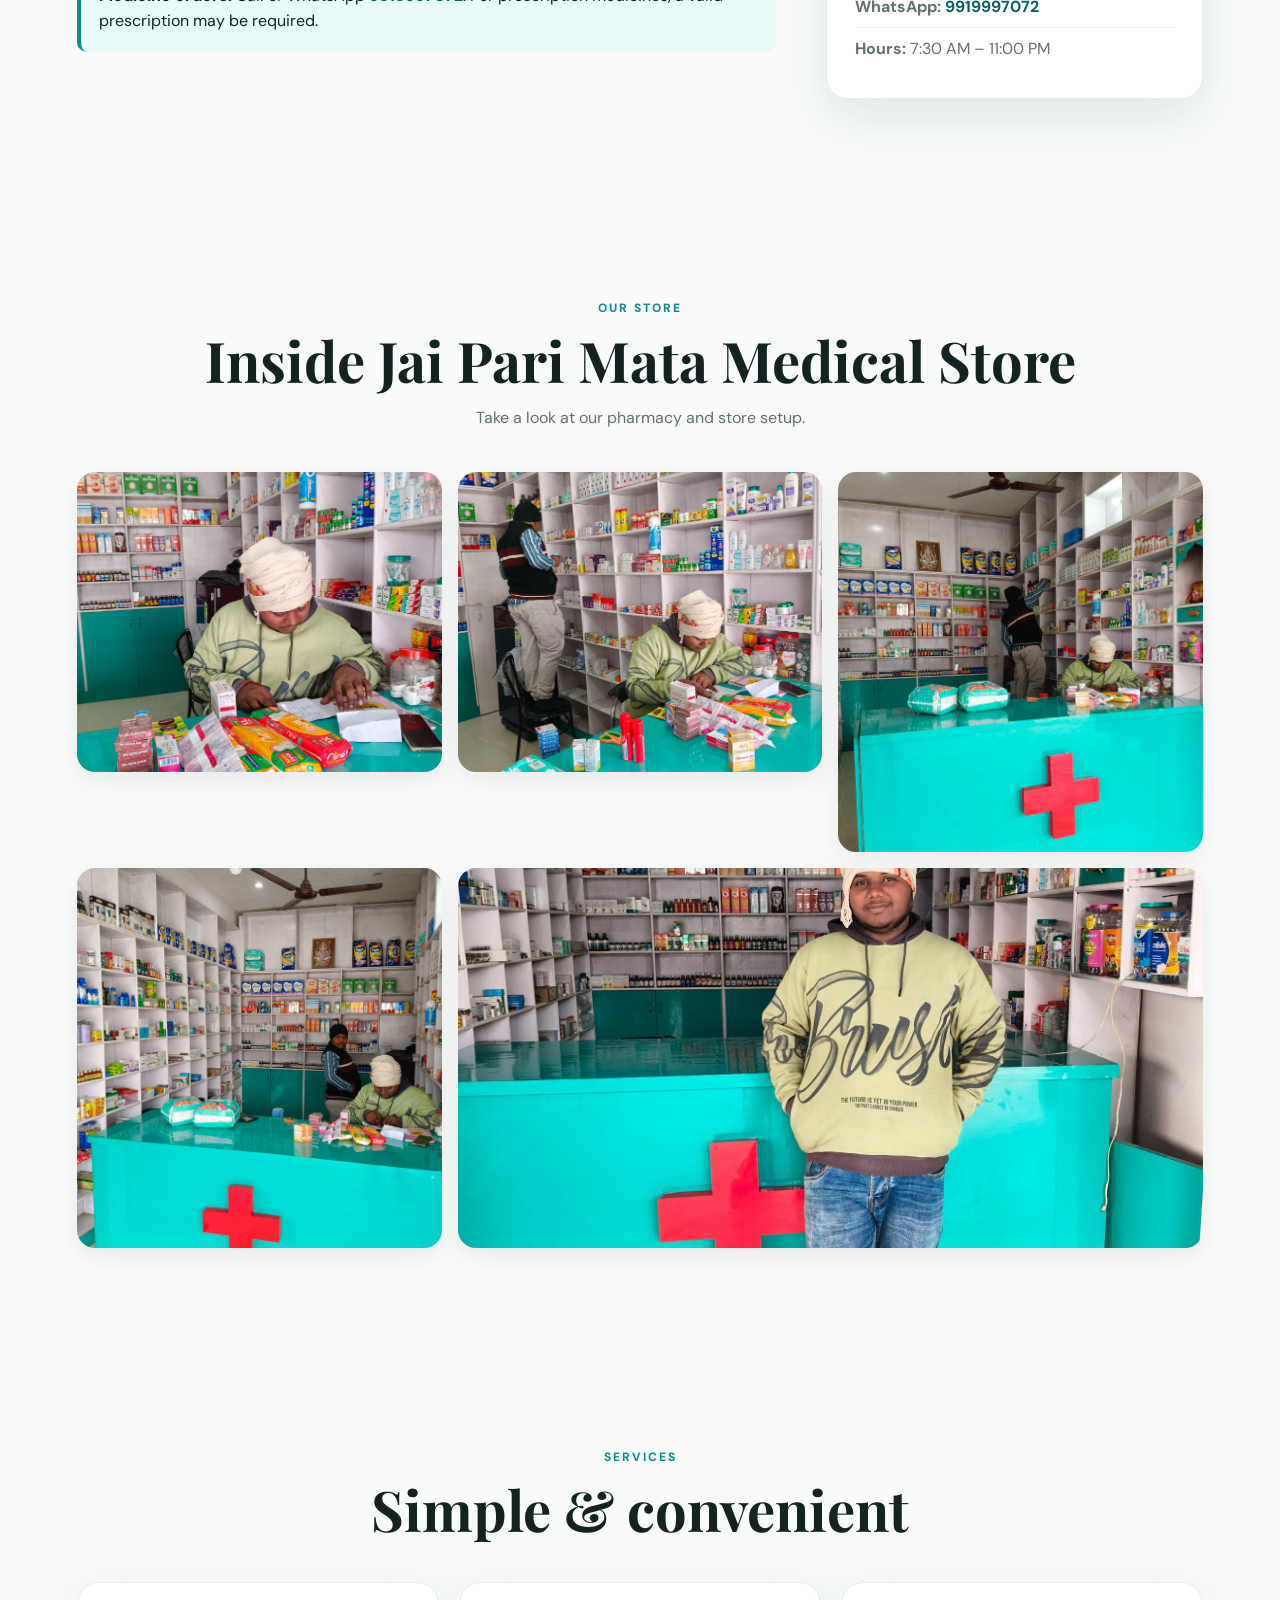
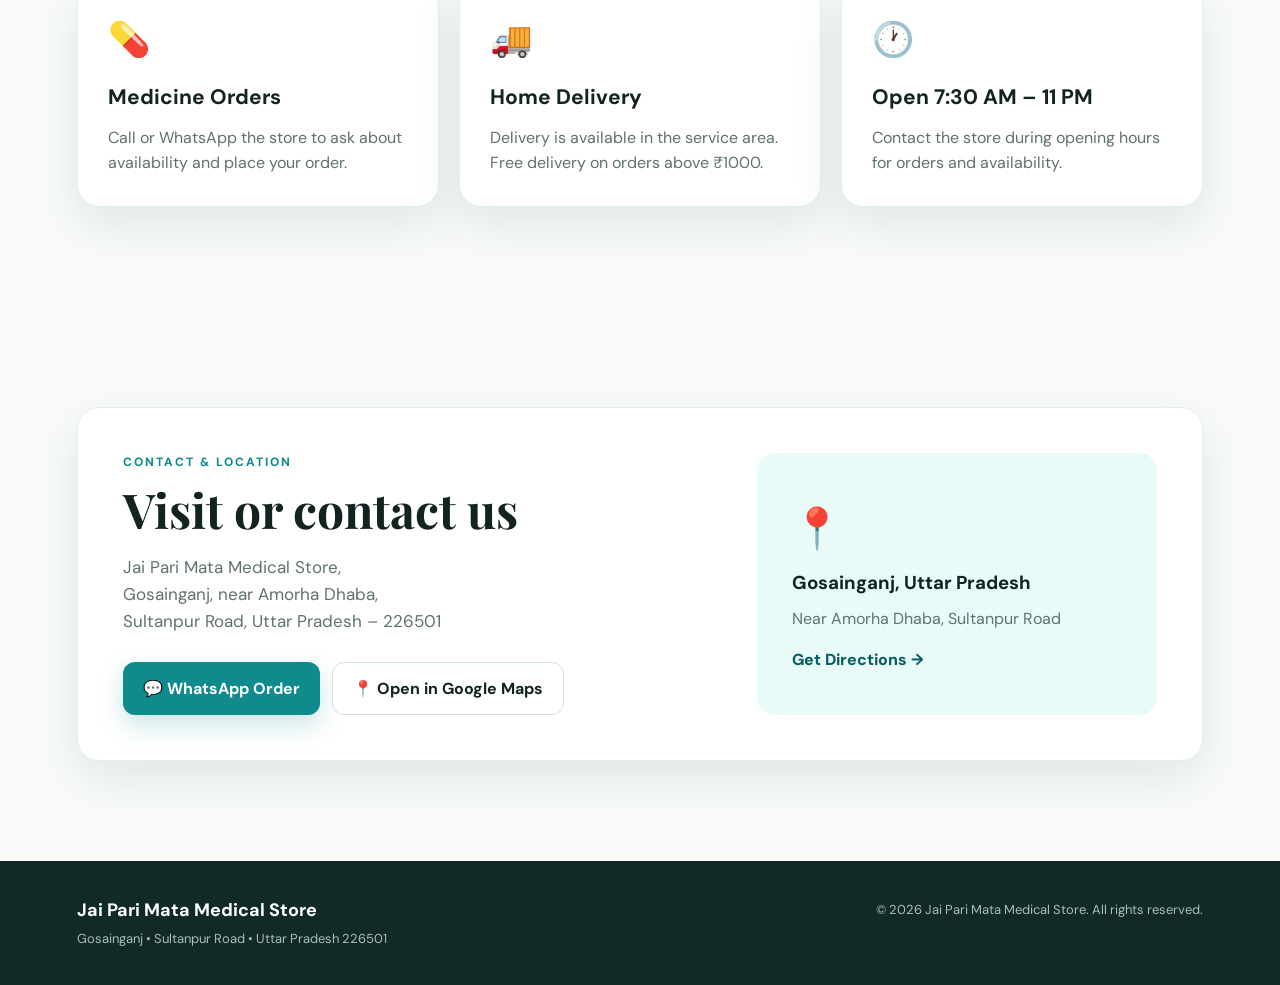
==== commit 16a6e94c: "Add Diwali celebration popup and fireworks" ====
--- a/index.html
+++ b/index.html
@@ -6,8 +6,40 @@
   <meta name="description" content="Jai Pari Mata Medical Store - Gosainganj, Sultanpur Road. Medicine orders by WhatsApp and phone. Free delivery on orders above ₹1000.">
   <title>Jai Pari Mata Medical Store | Gosainganj</title>
   <link rel="stylesheet" href="style.css">
+  <link rel="stylesheet" href="diwali.css">
 </head>
 <body>
+  <div  id="diwali-celebration" aria-label="Happy Diwali Celebration">
+
+  <canvas class="diwali-canvas"></canvas>
+
+  <div class="diwali-card">
+
+    <button
+      class="diwali-close-btn"
+      type="button"
+      aria-label="Close Diwali celebration"
+    >
+      ×
+    </button>
+
+    <div class="diwali-card-content">
+
+      <div class="diwali-diya">🪔</div>
+
+      <h1>Happy Diwali</h1>
+
+      <p > <h2>Jai Pari Mata Medical Store</h2></p>
+
+      <div class="diwali-divider"></div>
+
+      <span> <h3> Welcome to your Our medical Store Thankyou for Visiting Here  🙏 🙏 ❤️</h3></span>
+
+    </div>
+
+  </div>
+
+</div>
 
   <header class="navbar">
     <a class="logo" href="#home">Jai Pari Mata <span>Medical Store</span></a>
@@ -153,5 +185,7 @@
   <a class="floating-whatsapp" href="https://wa.me/919919997072?text=Hello%20Jai%20Pari%20Mata%20Medical%20Store,%20I%20would%20like%20to%20order%20medicine." target="_blank" rel="noopener" aria-label="Order on WhatsApp">💬</a>
 
   <script src="script.js"></script>
+  
+<script src="diwali.js"></script>
 </body>
 </html>
--- a/diwali.css
+++ b/diwali.css
@@ -0,0 +1,638 @@
+```css
+/* ==========================================================================
+   HAPPY DIWALI CELEBRATION OVERLAY
+   JAI PARI MATA MEDICAL STORE
+   Isolated styles — uses only diwali-* classes
+   ========================================================================== */
+
+#diwali-celebration {
+  position: fixed;
+  inset: 0;
+  width: 100%;
+  height: 100dvh;
+  min-height: 100vh;
+
+  z-index: 999999;
+
+  display: flex;
+  align-items: center;
+  justify-content: center;
+
+  overflow: hidden;
+  isolation: isolate;
+
+  background:
+    radial-gradient(
+      circle at 50% 12%,
+      rgba(255, 200, 80, 0.10) 0%,
+      transparent 42%
+    ),
+    radial-gradient(
+      circle at 50% 90%,
+      rgba(255, 120, 0, 0.12) 0%,
+      transparent 55%
+    ),
+    linear-gradient(
+      180deg,
+      #010207 0%,
+      #030714 30%,
+      #070b20 65%,
+      #0b1030 100%
+    );
+
+  transform: translate3d(0, 100%, 0);
+  opacity: 0;
+
+  visibility: hidden;
+  pointer-events: none;
+
+  transition:
+    transform 0.9s cubic-bezier(0.16, 1, 0.3, 1),
+    opacity 0.55s ease,
+    visibility 0s linear 0.9s;
+
+  box-sizing: border-box;
+}
+
+#diwali-celebration *,
+#diwali-celebration *::before,
+#diwali-celebration *::after {
+  box-sizing: border-box;
+}
+
+
+/* ==========================================================================
+   VISIBLE STATE
+   ========================================================================== */
+
+#diwali-celebration.diwali-visible {
+  transform: translate3d(0, 0, 0);
+  opacity: 1;
+
+  visibility: visible;
+  pointer-events: auto;
+
+  transition:
+    transform 0.9s cubic-bezier(0.16, 1, 0.3, 1),
+    opacity 0.55s ease,
+    visibility 0s linear 0s;
+}
+
+
+/* ==========================================================================
+   CLOSING STATE
+   ========================================================================== */
+
+#diwali-celebration.diwali-closing {
+  transform: translate3d(0, 100%, 0);
+  opacity: 0;
+
+  pointer-events: none;
+
+  transition:
+    transform 0.7s cubic-bezier(0.4, 0, 0.2, 1),
+    opacity 0.5s ease,
+    visibility 0s linear 0.7s;
+
+  visibility: hidden;
+}
+
+
+/* ==========================================================================
+   ATMOSPHERIC SKY
+   ========================================================================== */
+
+.diwali-sky-glow {
+  position: absolute;
+
+  top: 8%;
+  left: 50%;
+
+  width: min(700px, 95vw);
+  height: min(420px, 50vh);
+
+  transform: translateX(-50%);
+
+  background:
+    radial-gradient(
+      ellipse at center,
+      rgba(255, 215, 0, 0.14) 0%,
+      rgba(255, 150, 0, 0.06) 38%,
+      transparent 72%
+    );
+
+  filter: blur(45px);
+
+  pointer-events: none;
+  z-index: 1;
+
+  opacity: 0.9;
+}
+
+
+/* ==========================================================================
+   CANVAS
+   ========================================================================== */
+
+.diwali-canvas {
+  position: absolute;
+
+  inset: 0;
+
+  display: block;
+
+  width: 100%;
+  height: 100%;
+
+  pointer-events: none;
+
+  z-index: 2;
+}
+
+
+/* ==========================================================================
+   CLOSE BUTTON
+   ========================================================================== */
+
+.diwali-close-btn {
+  position: absolute;
+
+  top: max(18px, env(safe-area-inset-top));
+  right: max(18px, env(safe-area-inset-right));
+
+  width: 46px;
+  height: 46px;
+
+  display: flex;
+  align-items: center;
+  justify-content: center;
+
+  padding: 0;
+
+  border: 1px solid rgba(255, 255, 255, 0.25);
+  border-radius: 50%;
+
+  background: rgba(255, 255, 255, 0.10);
+
+  backdrop-filter: blur(14px);
+  -webkit-backdrop-filter: blur(14px);
+
+  color: #ffffff;
+
+  font-family: inherit;
+  font-size: 25px;
+  font-weight: 400;
+  line-height: 1;
+
+  cursor: pointer;
+
+  z-index: 20;
+
+  box-shadow:
+    0 5px 25px rgba(0, 0, 0, 0.45),
+    inset 0 1px 1px rgba(255, 255, 255, 0.15);
+
+  transition:
+    transform 0.25s cubic-bezier(0.16, 1, 0.3, 1),
+    background 0.25s ease,
+    border-color 0.25s ease,
+    color 0.25s ease,
+    box-shadow 0.25s ease;
+
+  outline: none;
+}
+
+.diwali-close-btn:hover {
+  transform: scale(1.08) rotate(90deg);
+
+  background: rgba(255, 215, 0, 0.20);
+
+  border-color: rgba(255, 215, 0, 0.65);
+
+  color: #ffe88a;
+
+  box-shadow:
+    0 0 28px rgba(255, 215, 0, 0.35),
+    inset 0 1px 1px rgba(255, 255, 255, 0.2);
+}
+
+.diwali-close-btn:active {
+  transform: scale(0.94);
+}
+
+.diwali-close-btn:focus-visible {
+  outline: 2px solid #ffd700;
+  outline-offset: 4px;
+}
+
+
+/* ==========================================================================
+   CENTER CARD
+   ========================================================================== */
+
+.diwali-card {
+  position: relative;
+
+  z-index: 10;
+
+  width: min(580px, 90vw);
+  max-height: 85vh;
+
+  padding: 38px 34px 30px;
+
+  text-align: center;
+
+  background: rgba(7, 11, 24, 0.68);
+
+  backdrop-filter: blur(22px);
+  -webkit-backdrop-filter: blur(22px);
+
+  border: 1px solid rgba(255, 215, 0, 0.28);
+
+  border-radius: 28px;
+
+  box-shadow:
+    0 30px 70px rgba(0, 0, 0, 0.75),
+    0 0 55px rgba(255, 190, 30, 0.13),
+    inset 0 1px 1px rgba(255, 255, 255, 0.16);
+
+  transform: translate3d(0, 18px, 0) scale(0.92);
+
+  opacity: 0;
+
+  transition:
+    transform 0.95s cubic-bezier(0.16, 1, 0.3, 1),
+    opacity 0.9s ease;
+
+  user-select: none;
+
+  will-change: transform, opacity;
+}
+
+.diwali-card.diwali-card-active {
+  transform: translate3d(0, 0, 0) scale(1);
+  opacity: 1;
+}
+
+
+/* ==========================================================================
+   DIYA HEADER
+   ========================================================================== */
+
+.diwali-diyas {
+  display: inline-flex;
+
+  align-items: center;
+  justify-content: center;
+
+  gap: 16px;
+
+  margin-bottom: 12px;
+
+  font-size: clamp(28px, 4.5vw, 38px);
+
+  line-height: 1;
+
+  filter:
+    drop-shadow(0 0 10px rgba(255, 170, 0, 0.65))
+    drop-shadow(0 0 22px rgba(255, 215, 0, 0.35));
+
+  animation:
+    diwaliDiyapulse 2.4s ease-in-out infinite;
+
+  will-change: transform, filter;
+}
+
+.diwali-sparkle-icon {
+  font-size: 0.78em;
+  opacity: 0.9;
+}
+
+
+/* ==========================================================================
+   MAIN TITLE
+   ========================================================================== */
+
+.diwali-title {
+  margin: 0 0 14px;
+
+  font-family:
+    "Playfair Display",
+    Georgia,
+    "Times New Roman",
+    serif;
+
+  font-size: clamp(34px, 6.8vw, 58px);
+
+  font-weight: 800;
+
+  letter-spacing: 2.5px;
+
+  line-height: 1.12;
+
+  background:
+    linear-gradient(
+      135deg,
+      #fff8df 0%,
+      #ffd700 38%,
+      #ffae19 72%,
+      #fff3b0 100%
+    );
+
+  -webkit-background-clip: text;
+  background-clip: text;
+
+  -webkit-text-fill-color: transparent;
+
+  filter:
+    drop-shadow(0 0 12px rgba(255, 215, 0, 0.35))
+    drop-shadow(0 0 28px rgba(255, 185, 30, 0.25));
+
+  animation:
+    diwaliTextGlow 3.5s ease-in-out infinite alternate;
+
+  will-change: filter;
+}
+
+
+/* ==========================================================================
+   SUBTITLE
+   ========================================================================== */
+
+.diwali-subtitle {
+  margin: 0 0 14px;
+
+  font-family:
+    "DM Sans",
+    system-ui,
+    -apple-system,
+    BlinkMacSystemFont,
+    "Segoe UI",
+    sans-serif;
+
+  font-size: clamp(17px, 3.2vw, 22px);
+
+  font-weight: 600;
+
+  line-height: 1.45;
+
+  color: #f8fafc;
+
+  text-shadow:
+    0 2px 12px rgba(0, 0, 0, 0.8);
+}
+
+.diwali-subtitle span {
+  display: block;
+
+  margin-top: 3px;
+
+  color: #ffe066;
+
+  font-weight: 700;
+}
+
+
+/* ==========================================================================
+   STORE BLESSING
+   ========================================================================== */
+
+.diwali-store-blessing {
+  margin-top: 16px;
+  padding-top: 15px;
+
+  border-top:
+    1px solid rgba(255, 215, 0, 0.22);
+
+  font-family:
+    "DM Sans",
+    system-ui,
+    -apple-system,
+    BlinkMacSystemFont,
+    "Segoe UI",
+    sans-serif;
+
+  font-size: clamp(13px, 2.3vw, 15px);
+
+  font-weight: 400;
+
+  line-height: 1.5;
+
+  letter-spacing: 0.3px;
+
+  color: #cbd5e1;
+}
+
+.diwali-store-blessing strong {
+  color: #ffd700;
+  font-weight: 600;
+}
+
+
+/* ==========================================================================
+   ANIMATIONS
+   ========================================================================== */
+
+@keyframes diwaliDiyapulse {
+  0%,
+  100% {
+    transform: scale(1);
+
+    filter:
+      drop-shadow(0 0 10px rgba(255, 170, 0, 0.65))
+      drop-shadow(0 0 18px rgba(255, 215, 0, 0.25));
+  }
+
+  50% {
+    transform: scale(1.06);
+
+    filter:
+      drop-shadow(0 0 18px rgba(255, 190, 0, 0.95))
+      drop-shadow(0 0 32px rgba(255, 215, 0, 0.45));
+  }
+}
+
+
+@keyframes diwaliTextGlow {
+  0% {
+    filter:
+      drop-shadow(0 0 10px rgba(255, 215, 0, 0.25))
+      drop-shadow(0 0 20px rgba(255, 185, 30, 0.15));
+  }
+
+  100% {
+    filter:
+      drop-shadow(0 0 18px rgba(255, 215, 0, 0.55))
+      drop-shadow(0 0 35px rgba(255, 195, 40, 0.35));
+  }
+}
+
+
+/* ==========================================================================
+   MOBILE
+   ========================================================================== */
+
+@media (max-width: 600px) {
+  #diwali-celebration {
+    align-items: center;
+  }
+
+  .diwali-card {
+    width: min(92vw, 500px);
+
+    max-height: 80vh;
+
+    padding:
+      28px
+      22px
+      24px;
+
+    border-radius: 22px;
+  }
+
+  .diwali-close-btn {
+    top: max(14px, env(safe-area-inset-top));
+    right: max(14px, env(safe-area-inset-right));
+
+    width: 43px;
+    height: 43px;
+
+    font-size: 23px;
+  }
+
+  .diwali-diyas {
+    gap: 11px;
+    margin-bottom: 9px;
+  }
+
+  .diwali-title {
+    letter-spacing: 1.4px;
+    margin-bottom: 10px;
+  }
+
+  .diwali-subtitle {
+    line-height: 1.4;
+  }
+
+  .diwali-store-blessing {
+    margin-top: 12px;
+    padding-top: 12px;
+  }
+}
+
+
+/* ==========================================================================
+   VERY SMALL PHONES
+   ========================================================================== */
+
+@media (max-width: 380px) {
+  .diwali-card {
+    width: 94vw;
+    padding: 24px 17px 20px;
+  }
+
+  .diwali-title {
+    font-size: 31px;
+    letter-spacing: 1px;
+  }
+
+  .diwali-subtitle {
+    font-size: 15px;
+  }
+
+  .diwali-store-blessing {
+    font-size: 12px;
+  }
+}
+
+
+/* ==========================================================================
+   LANDSCAPE MOBILE
+   ========================================================================== */
+
+@media (max-height: 500px) and (orientation: landscape) {
+  .diwali-card {
+    max-height: 88vh;
+
+    padding:
+      18px
+      28px
+      16px;
+  }
+
+  .diwali-diyas {
+    margin-bottom: 5px;
+  }
+
+  .diwali-title {
+    margin-bottom: 7px;
+  }
+
+  .diwali-store-blessing {
+    margin-top: 8px;
+    padding-top: 8px;
+  }
+}
+
+
+/* ==========================================================================
+   REDUCED MOTION
+   ========================================================================== */
+
+@media (prefers-reduced-motion: reduce) {
+  #diwali-celebration {
+    transform: none;
+    transition: opacity 0.3s ease;
+  }
+
+  #diwali-celebration.diwali-visible {
+    transform: none;
+  }
+
+  #diwali-celebration.diwali-closing {
+    transform: none;
+    opacity: 0;
+  }
+
+  .diwali-card {
+    transform: none;
+    transition: opacity 0.3s ease;
+  }
+
+  .diwali-card.diwali-card-active {
+    transform: none;
+  }
+
+  .diwali-diyas,
+  .diwali-title {
+    animation: none !important;
+  }
+
+  .diwali-close-btn:hover,
+  .diwali-close-btn:active {
+    transform: none;
+  }
+}
+
+
+/* ==========================================================================
+   SAFETY: PREVENT INTERACTION WITH WEBSITE WHILE OPEN
+   ========================================================================== */
+
+body.diwali-open {
+  overflow: hidden;
+  touch-action: none;
+}
+
+
+/* ==========================================================================
+   GPU OPTIMIZATION
+   ========================================================================== */
+
+#diwali-celebration,
+.diwali-card,
+.diwali-canvas {
+  backface-visibility: hidden;
+  -webkit-backface-visibility: hidden;
+}
+```
